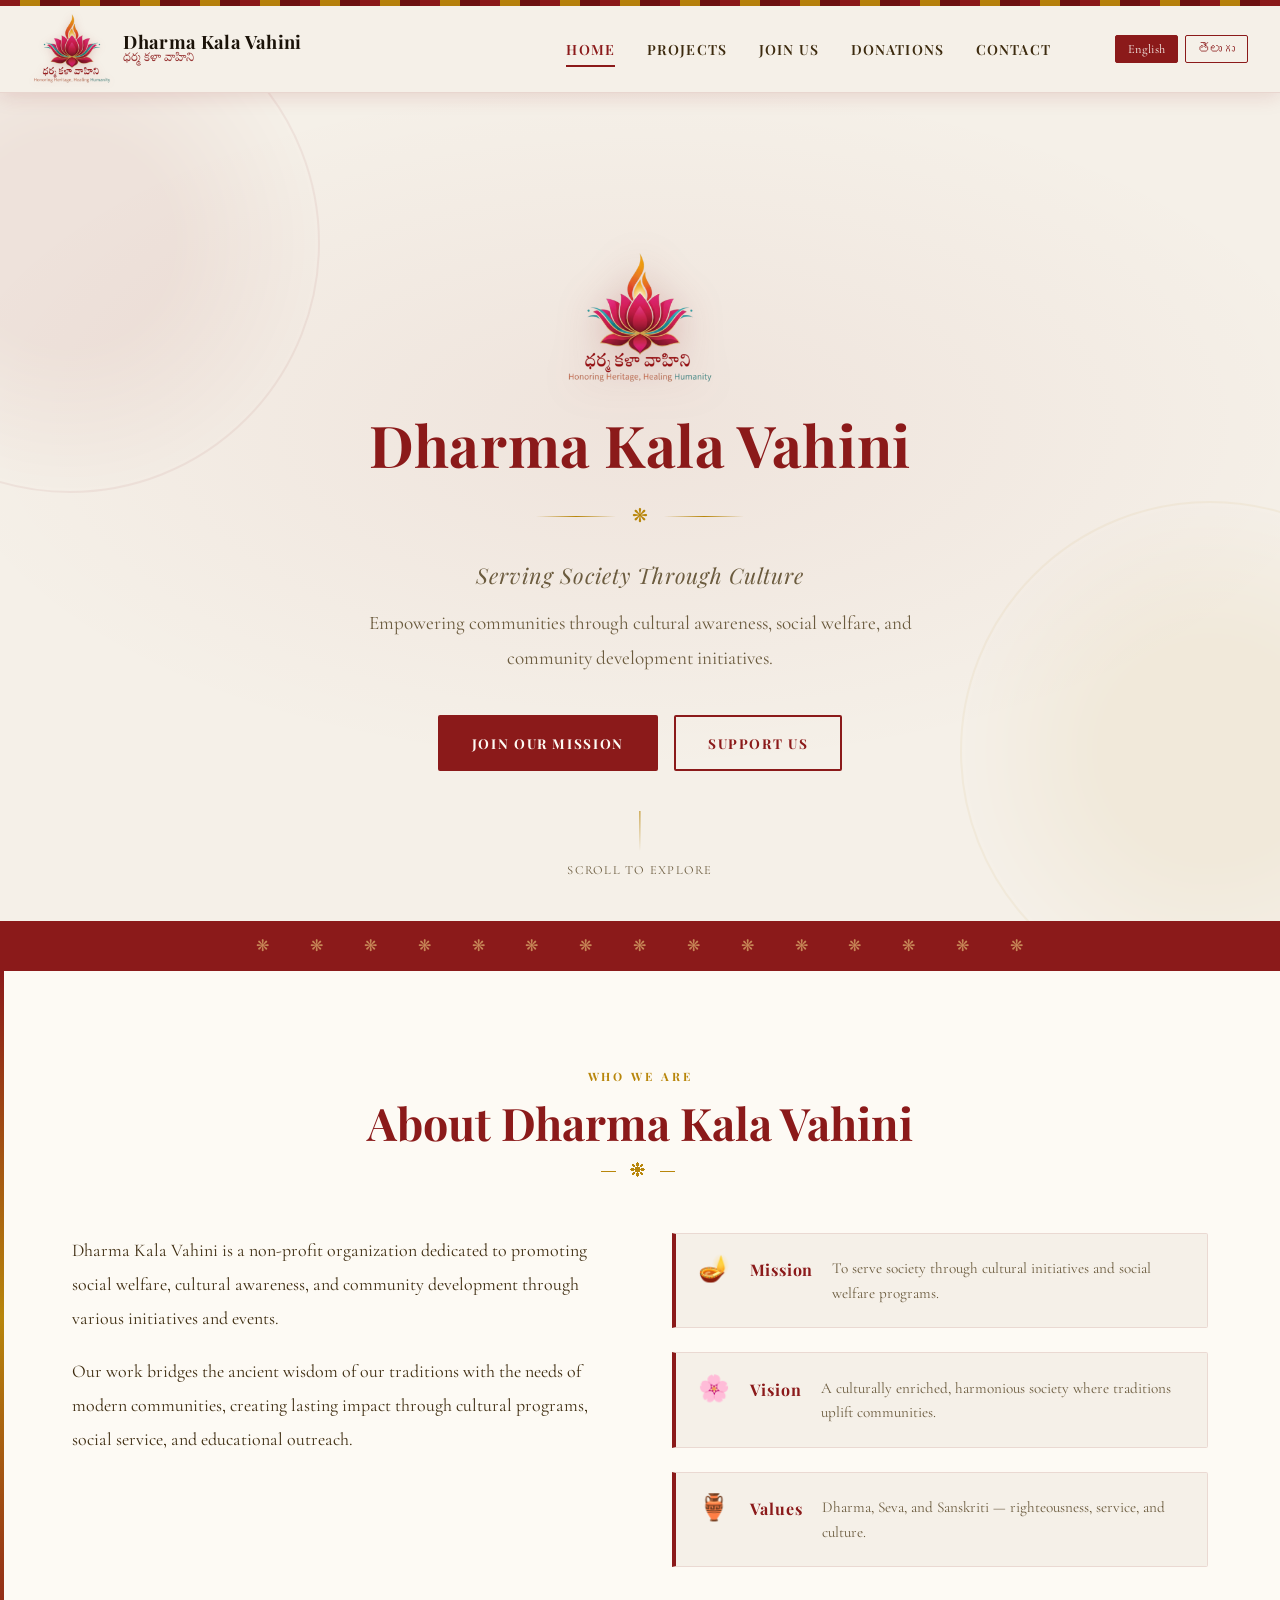
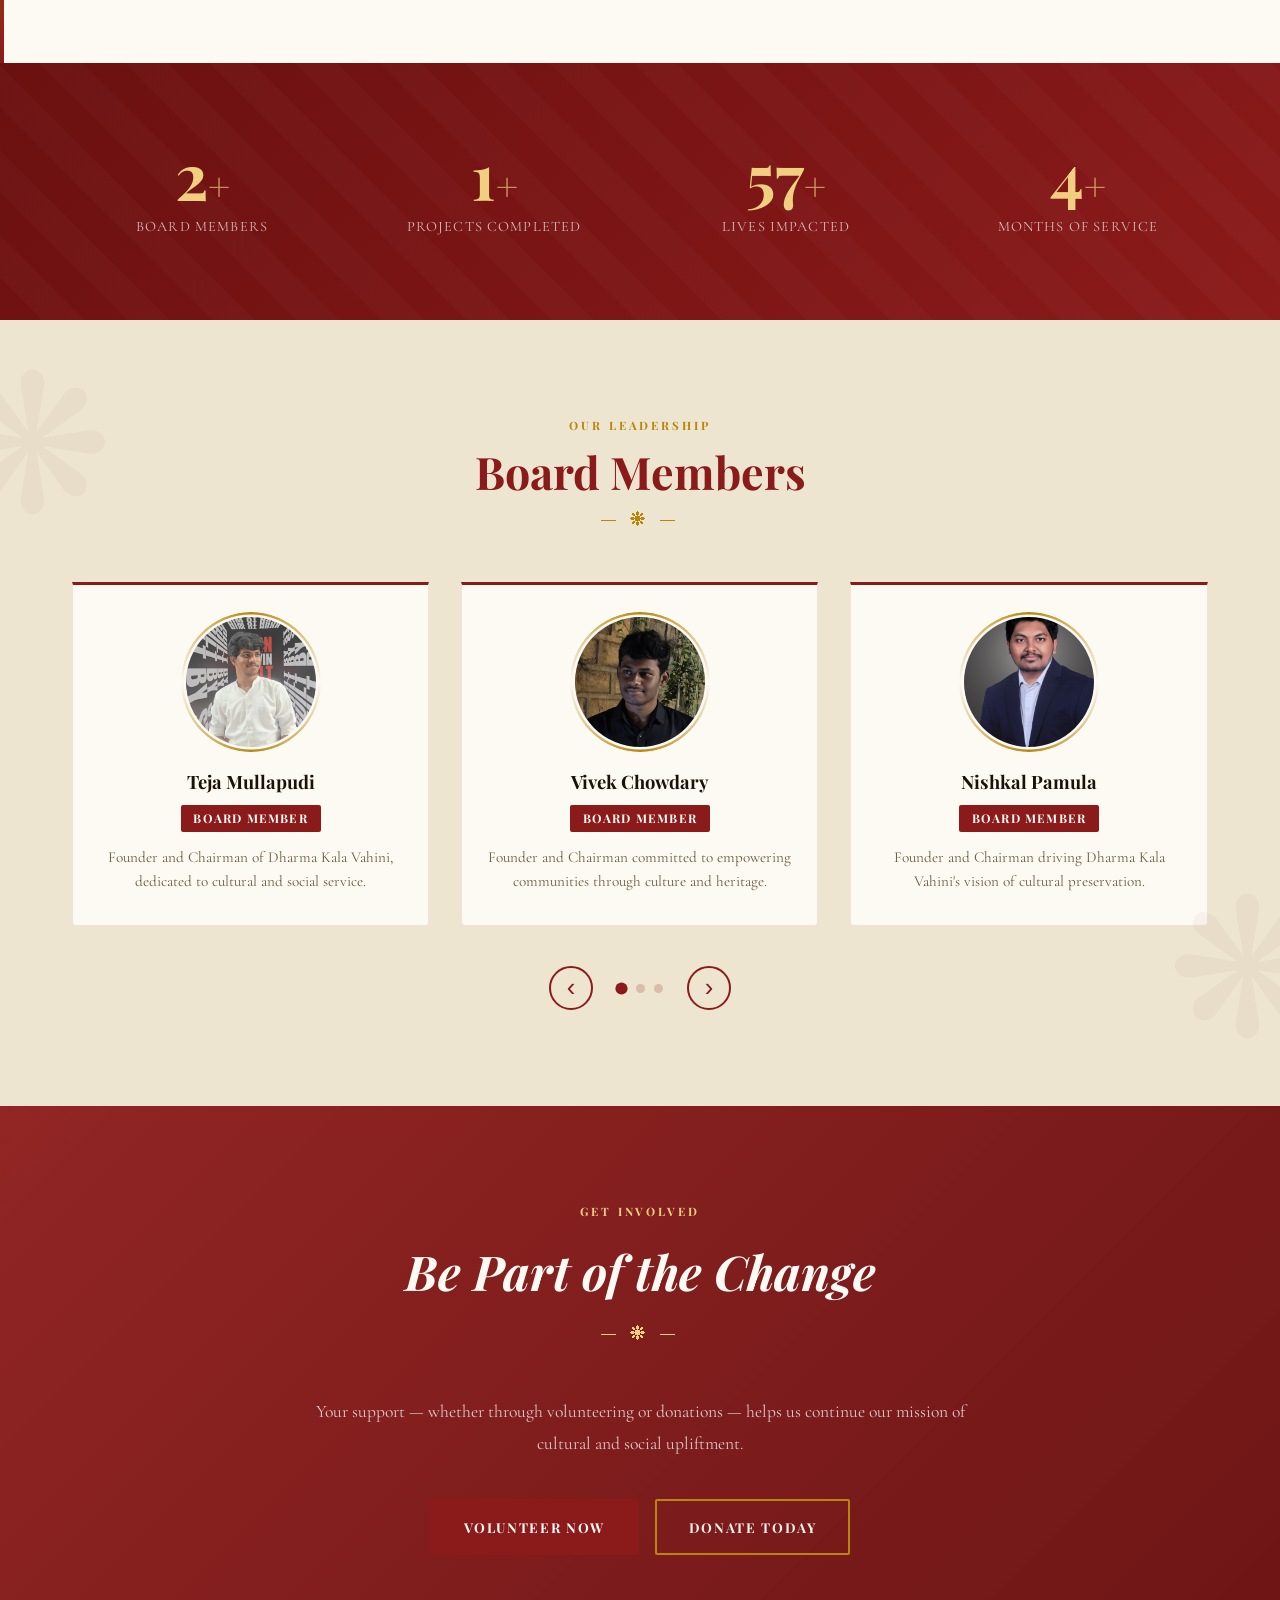
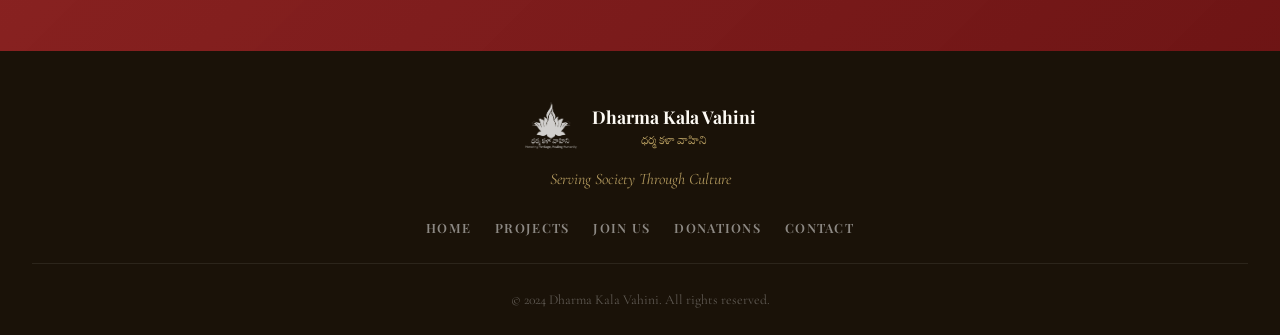
==== index.html @ b38f648b "Added files" ====
<!DOCTYPE html>
<html lang="en">
<head>
  <meta charset="UTF-8" />
  <meta name="viewport" content="width=device-width, initial-scale=1.0"/>
  <title>Dharma Kala Vahini</title>
  <link rel="preconnect" href="https://fonts.googleapis.com">
  <link rel="preconnect" href="https://fonts.gstatic.com" crossorigin>
  <link href="https://fonts.googleapis.com/css2?family=Playfair+Display:ital,wght@0,400;0,600;0,700;1,400&family=Cormorant+Garamond:ital,wght@0,300;0,400;0,500;1,300;1,400&family=Noto+Serif+Telugu:wght@400;600&display=swap" rel="stylesheet">
  <link rel="stylesheet" href="style.css">
</head>
<body>

  <!-- Decorative top border -->
  <div class="border-stripe"></div>

  <!-- NAVBAR -->
  <nav class="navbar" id="navbar">
    <div class="nav-inner">
      <div class="nav-logo">
        <img src="images/logo.png" alt="Dharma Kala Vahini Logo" class="nav-logo-img">
        <div class="logo-text">
          <span class="logo-main">Dharma Kala Vahini</span>
          <span class="logo-sub">ధర్మ కళా వాహిని</span>
        </div>
      </div>
      <ul class="nav-links">
        <li><a href="index.html" class="active">Home</a></li>
        <li><a href="projects.html">Projects</a></li>
        <li><a href="join.html">Join Us</a></li>
        <li><a href="donations.html">Donations</a></li>
        <li><a href="contact.html">Contact</a></li>
      </ul>
      <div class="lang-toggle">
        <button class="lang-btn active" onclick="setLang('en')">English</button>
        <button class="lang-btn" onclick="setLang('te')">తెలుగు</button>
      </div>
      <button class="hamburger" id="hamburger" aria-label="Menu">
        <span></span><span></span><span></span>
      </button>
    </div>
  </nav>

  <!-- HERO -->
  <section class="hero">
    <div class="hero-mandala hero-mandala-left"></div>
    <div class="hero-mandala hero-mandala-right"></div>
    <div class="hero-content">
      <div class="hero-logo-wrap">
        <img src="images/logo.png" alt="Dharma Kala Vahini" class="hero-logo-img">
      </div>

      <h1 class="hero-org-name">
        <span class="hero-org-en lang-en">Dharma Kala Vahini</span>
        <span class="hero-org-te lang-te" style="display:none;">ధర్మ కళా వాహిని</span>
      </h1>

      <div class="hero-divider">
        <span class="divider-line"></span>
        <span class="divider-lotus">❋</span>
        <span class="divider-line"></span>
      </div>

      <p class="hero-quote" data-en="Serving Society Through Culture" data-te="సంస్కృతి ద్వారా సమాజ సేవ">
        Serving Society Through Culture
      </p>

      <p class="hero-subtitle" data-en="Empowering communities through cultural awareness, social welfare, and community development initiatives." data-te="సాంస్కృతిక చైతన్యం, సామాజిక సంక్షేమం మరియు సమాజ అభివృద్ధి కార్యక్రమాల ద్వారా సమాజాన్ని శక్తివంతం చేయడం.">
        Empowering communities through cultural awareness, social welfare, and community development initiatives.
      </p>

      <div class="hero-cta">
        <a href="join.html" class="btn-primary" data-en="Join Our Mission" data-te="మా మిషన్‌లో చేరండి">Join Our Mission</a>
        <a href="donations.html" class="btn-secondary" data-en="Support Us" data-te="మాకు సహాయం చేయండి">Support Us</a>
      </div>
    </div>
    <div class="hero-scroll-hint">
      <span></span>
      <span data-en="Scroll to explore" data-te="అన్వేషించడానికి స్క్రోల్ చేయండి">Scroll to explore</span>
    </div>
  </section>

  <!-- DECORATIVE BAND -->
  <div class="pattern-band">
    <div class="pattern-inner">
      <span>❋</span><span>❋</span><span>❋</span><span>❋</span><span>❋</span>
      <span>❋</span><span>❋</span><span>❋</span><span>❋</span><span>❋</span>
      <span>❋</span><span>❋</span><span>❋</span><span>❋</span><span>❋</span>
    </div>
  </div>

  <!-- ABOUT -->
  <section class="about-section">
    <div class="container">
      <div class="section-label" data-en="WHO WE ARE" data-te="మనం ఎవరు">WHO WE ARE</div>
      <h2 class="section-title" data-en="About Dharma Kala Vahini" data-te="ధర్మ కళా వాహిని గురించి">About Dharma Kala Vahini</h2>
      <div class="section-ornament">⸻ ❋ ⸻</div>
      <div class="about-grid">
        <div class="about-text">
          <p data-en="Dharma Kala Vahini is a non-profit organization dedicated to promoting social welfare, cultural awareness, and community development through various initiatives and events." data-te="ధర్మ కళా వాహిని అనేది వివిధ కార్యక్రమాలు మరియు ఈవెంట్‌ల ద్వారా సామాజిక సంక్షేమం, సాంస్కృతిక అవగాహన మరియు సమాజ అభివృద్ధిని ప్రోత్సహించడానికి అంకితమైన లాభాపేక్షలేని సంస్థ.">
            Dharma Kala Vahini is a non-profit organization dedicated to promoting social welfare, cultural awareness, and community development through various initiatives and events.
          </p>
          <p data-en="Our work bridges the ancient wisdom of our traditions with the needs of modern communities, creating lasting impact through cultural programs, social service, and educational outreach." data-te="మా పని మన సంప్రదాయాల పురాతన జ్ఞానాన్ని ఆధునిక సమాజాల అవసరాలతో అనుసంధానిస్తుంది, సాంస్కృతిక కార్యక్రమాలు, సామాజిక సేవ మరియు విద్యా కార్యక్రమాల ద్వారా శాశ్వత ప్రభావాన్ని సృష్టిస్తుంది.">
            Our work bridges the ancient wisdom of our traditions with the needs of modern communities, creating lasting impact through cultural programs, social service, and educational outreach.
          </p>
        </div>
        <div class="about-pillars">
          <div class="pillar">
            <div class="pillar-icon">🪔</div>
            <h3 data-en="Mission" data-te="లక్ష్యం">Mission</h3>
            <p data-en="To serve society through cultural initiatives and social welfare programs." data-te="సాంస్కృతిక కార్యక్రమాలు మరియు సామాజిక సంక్షేమ పథకాల ద్వారా సమాజానికి సేవ చేయడం.">To serve society through cultural initiatives and social welfare programs.</p>
          </div>
          <div class="pillar">
            <div class="pillar-icon">🌸</div>
            <h3 data-en="Vision" data-te="దృష్టి">Vision</h3>
            <p data-en="A culturally enriched, harmonious society where traditions uplift communities." data-te="సాంస్కృతికంగా సమృద్ధిగా, సామరస్యపూర్వకమైన సమాజం, ఇక్కడ సంప్రదాయాలు సమాజాలను ఉద్ధరిస్తాయి.">A culturally enriched, harmonious society where traditions uplift communities.</p>
          </div>
          <div class="pillar">
            <div class="pillar-icon">🏺</div>
            <h3 data-en="Values" data-te="విలువలు">Values</h3>
            <p data-en="Dharma, Seva, and Sanskriti — righteousness, service, and culture." data-te="ధర్మ, సేవ మరియు సంస్కృతి — నీతి, సేవ మరియు సంస్కృతి.">Dharma, Seva, and Sanskriti — righteousness, service, and culture.</p>
          </div>
        </div>
      </div>
    </div>
  </section>

  <!-- STATS -->
  <section class="stats-section">
    <div class="container">
      <div class="stats-grid">
        <div class="stat-item">
          <div class="stat-number" data-target="5">0</div>
          <div class="stat-label" data-en="Board Members" data-te="బోర్డు సభ్యులు">Board Members</div>
        </div>
        <div class="stat-item">
          <div class="stat-number" data-target="3">0</div>
          <div class="stat-label" data-en="Projects Completed" data-te="పూర్తయిన ప్రాజెక్టులు">Projects Completed</div>
        </div>
        <div class="stat-item">
          <div class="stat-number" data-target="100">0</div>
          <div class="stat-label" data-en="Lives Impacted" data-te="ప్రభావితమైన జీవితాలు">Lives Impacted</div>
        </div>
        <div class="stat-item">
          <div class="stat-number" data-target="8">0</div>
          <div class="stat-label" data-en="Months of Service" data-te="సేవా నెలలు">Months of Service</div>
        </div>
      </div>
    </div>
  </section>

  <!-- BOARD MEMBERS -->
  <section class="board-section">
    <div class="container">
      <div class="section-label" data-en="OUR LEADERSHIP" data-te="మా నాయకత్వం">OUR LEADERSHIP</div>
      <h2 class="section-title" data-en="Board Members" data-te="బోర్డు సభ్యులు">Board Members</h2>
      <div class="section-ornament">⸻ ❋ ⸻</div>

      <div class="board-slider-wrapper">
        <div class="board-track-outer">
          <div class="board-track" id="boardTrack">

            <div class="board-card">
              <div class="board-card-inner">
                <div class="board-img-wrap">
                  <img src="images/board1.png" alt="Rajesh Kumar" onerror="this.src='https://ui-avatars.com/api/?name=Teja+Mullapudi&background=8B1A1A&color=F5F0E8&size=200&font-size=0.38'">
                  <div class="board-img-border"></div>
                </div>
                <div class="board-info">
                  <h3 data-en="Teja Mullapudi" data-te="తేజ ముల్లపూడి">Teja Mullapudi</h3>
                  <span class="board-role" data-en="Board Member" data-te="బోర్డు సభ్యుడు">Board Member</span>
                  <p data-en="Founder and Chairman of Dharma Kala Vahini, dedicated to cultural and social service." data-te="ధర్మ కళా వాహిని వ్యవస్థాపకుడు మరియు అధ్యక్షుడు, సాంస్కృతిక మరియు సామాజిక సేవకు అంకితమైనారు.">Founder and Chairman of Dharma Kala Vahini, dedicated to cultural and social service.</p>
                </div>
              </div>
            </div>

            <div class="board-card">
              <div class="board-card-inner">
                <div class="board-img-wrap">
                  <img src="images/board2.png" alt="Sunitha Devi" onerror="this.src='https://ui-avatars.com/api/?name=Vivek+Chowdary&background=8B1A1A&color=F5F0E8&size=200&font-size=0.38'">
                  <div class="board-img-border"></div>
                </div>
                <div class="board-info">
                  <h3 data-en="Vivek Chowdary" data-te="వివేక్ చౌదరి">Vivek Chowdary</h3>
                  <span class="board-role" data-en="Board Member" data-te="బోర్డు సభ్యుడు">Board Member</span>
                  <p data-en="Founder and Chairman committed to empowering communities through culture and heritage." data-te="సంస్కృతి మరియు వారసత్వం ద్వారా సమాజాలను శక్తివంతం చేయడానికి నిబద్ధుడైన వ్యవస్థాపకుడు.">Founder and Chairman committed to empowering communities through culture and heritage.</p>
                </div>
              </div>
            </div>

            <div class="board-card">
              <div class="board-card-inner">
                <div class="board-img-wrap">
                  <img src="images/board3.png" alt="Venkat Rao" onerror="this.src='https://ui-avatars.com/api/?name=Nishkal+Pamula&background=8B1A1A&color=F5F0E8&size=200&font-size=0.38'">
                  <div class="board-img-border"></div>
                </div>
                <div class="board-info">
                  <h3 data-en="Nishkal Pamula" data-te="నిష్కల్ పాముల">Nishkal Pamula</h3>
                  <span class="board-role" data-en="Board Member" data-te="బోర్డు సభ్యుడు">Board Member</span>
                  <p data-en="Founder and Chairman driving Dharma Kala Vahini's vision of cultural preservation." data-te="సాంస్కృతిక సంరక్షణ యొక్క ధర్మ కళా వాహిని దృష్టిని నడిపించే వ్యవస్థాపకుడు మరియు అధ్యక్షుడు.">Founder and Chairman driving Dharma Kala Vahini's vision of cultural preservation.</p>
                </div>
              </div>
            </div>

            <div class="board-card">
              <div class="board-card-inner">
                <div class="board-img-wrap">
                  <img src="images/board4.png" alt="Priya Sharma" onerror="this.src='https://ui-avatars.com/api/?name=Sirnija+Somisetty&background=8B1A1A&color=F5F0E8&size=200&font-size=0.38'">
                  <div class="board-img-border"></div>
                </div>
                <div class="board-info">
                  <h3 data-en="Sirnija Somisetty" data-te="సిర్నిజ సోమిశెట్టి">Sirnija Somisetty</h3>
                  <span class="board-role" data-en="Board Member" data-te="బోర్డు సభ్యురాలు">Board Member</span>
                  <p data-en="Board member focused on human resources and volunteer coordination for the organisation." data-te="సంస్థకు మానవ వనరులు మరియు స్వచ్ఛంద సేవకుల సమన్వయంపై దృష్టి కేంద్రీకరించే బోర్డు సభ్యురాలు.">Board member focused on human resources and volunteer coordination for the organisation.</p>
                </div>
              </div>
            </div>

            <div class="board-card">
              <div class="board-card-inner">
                <div class="board-img-wrap">
                  <img src="images/board5.png" alt="Mohan Reddy" onerror="this.src='https://ui-avatars.com/api/?name=Siri+Chowhan&background=8B1A1A&color=F5F0E8&size=200&font-size=0.38'">
                  <div class="board-img-border"></div>
                </div>
                <div class="board-info">
                  <h3 data-en="Siri Chowhan" data-te="సిరి చౌహాన్">Siri Chowhan</h3>
                  <span class="board-role" data-en="Board Member" data-te="బోర్డు సభ్యురాలు">Board Member</span>
                  <p data-en="Board member ensuring warm hospitality and seamless experiences at all our events." data-te="మా అన్ని కార్యక్రమాలలో వెచ్చని ఆతిథ్యం మరియు సజావైన అనుభవాలను నిర్ధారించే బోర్డు సభ్యురాలు.">Board member ensuring warm hospitality and seamless experiences at all our events.</p>
                </div>
              </div>
            </div>

          </div>
        </div>

        <div class="slider-controls">
          <button class="slider-btn" id="prevBtn" aria-label="Previous">‹</button>
          <div class="slider-dots" id="sliderDots"></div>
          <button class="slider-btn" id="nextBtn" aria-label="Next">›</button>
        </div>
      </div>

    </div>
  </section>

  <!-- CALL TO ACTION -->
  <section class="cta-section">
    <div class="cta-overlay"></div>
    <div class="cta-content">
      <div class="section-label light" data-en="GET INVOLVED" data-te="భాగస్వాములు అవ్వండి">GET INVOLVED</div>
      <h2 data-en="Be Part of the Change" data-te="మార్పులో భాగమవ్వండి">Be Part of the Change</h2>
      <div class="section-ornament light">⸻ ❋ ⸻</div>
      <p data-en="Your support — whether through volunteering or donations — helps us continue our mission of cultural and social upliftment." data-te="మీ మద్దతు — స్వచ్ఛంద సేవ ద్వారా అయినా లేదా విరాళాల ద్వారా అయినా — సాంస్కృతిక మరియు సామాజిక అభ్యున్నతి యొక్క మా లక్ష్యాన్ని కొనసాగించడంలో మాకు సహాయపడుతుంది.">
        Your support — whether through volunteering or donations — helps us continue our mission of cultural and social upliftment.
      </p>
      <div class="cta-buttons">
        <a href="join.html" class="btn-primary" data-en="Volunteer Now" data-te="ఇప్పుడు స్వచ్ఛందంగా పని చేయండి">Volunteer Now</a>
        <a href="donations.html" class="btn-outline" data-en="Donate Today" data-te="ఈరోజు విరాళమివ్వండి">Donate Today</a>
      </div>
    </div>
  </section>

  <!-- FOOTER -->
  <footer class="footer">
    <div class="footer-top">
      <div class="footer-brand">
        <img src="images/logo.png" alt="Dharma Kala Vahini" class="footer-logo-img">
        <div>
          <div class="footer-logo-text">Dharma Kala Vahini</div>
          <div class="footer-logo-sub">ధర్మ కళా వాహిని</div>
        </div>
      </div>
      <p class="footer-tagline" data-en="Serving Society Through Culture" data-te="సంస్కృతి ద్వారా సమాజ సేవ">Serving Society Through Culture</p>
    </div>
    <div class="footer-links">
      <a href="index.html" data-en="Home" data-te="హోమ్">Home</a>
      <a href="projects.html" data-en="Projects" data-te="ప్రాజెక్టులు">Projects</a>
      <a href="join.html" data-en="Join Us" data-te="మాలో చేరండి">Join Us</a>
      <a href="donations.html" data-en="Donations" data-te="విరాళాలు">Donations</a>
      <a href="contact.html" data-en="Contact" data-te="సంప్రదింపు">Contact</a>
    </div>
    <div class="footer-bottom">
      <p data-en="© 2024 Dharma Kala Vahini. All rights reserved." data-te="© 2024 ధర్మ కళా వాహిని. అన్ని హక్కులు రిజర్వ్ చేయబడ్డాయి.">© 2024 Dharma Kala Vahini. All rights reserved.</p>
    </div>
  </footer>

  <script src="script.js"></script>
</body>
</html>
---- style.css ----
/* ===== CSS VARIABLES ===== */
:root {
  --crimson:     #8B1A1A;
  --crimson-deep:#6B1010;
  --crimson-light:#A52929;
  --gold:        #B8860B;
  --gold-light:  #D4A017;
  --gold-pale:   #F0D080;
  --cream:       #F5F0E8;
  --cream-dark:  #EDE5D0;
  --ink:         #1A1208;
  --ink-light:   #3D2B0F;
  --muted:       #6B5B3E;
  --white:       #FDFAF4;
  --shadow:      rgba(139,26,26,0.15);
  --ff-display:  'Playfair Display', Georgia, serif;
  --ff-body:     'Cormorant Garamond', Georgia, serif;
  --ff-telugu:   'Noto Serif Telugu', serif;
}

/* ===== RESET & BASE ===== */
*, *::before, *::after { box-sizing: border-box; margin: 0; padding: 0; }
html { scroll-behavior: smooth; }

body {
  font-family: var(--ff-body);
  background: var(--cream);
  color: var(--ink);
  line-height: 1.7;
  font-size: 18px;
  overflow-x: hidden;
}

a { text-decoration: none; color: inherit; }
img { max-width: 100%; display: block; }
ul { list-style: none; }

.container {
  max-width: 1200px;
  margin: 0 auto;
  padding: 0 2rem;
}

/* ===== TOP DECORATIVE BORDER ===== */
.border-stripe {
  height: 6px;
  background: repeating-linear-gradient(
    90deg,
    var(--crimson) 0px, var(--crimson) 20px,
    var(--gold) 20px, var(--gold) 40px,
    var(--crimson-deep) 40px, var(--crimson-deep) 60px
  );
}

/* ===== NAVBAR ===== */
.navbar {
  position: sticky;
  top: 0;
  z-index: 1000;
  background: var(--cream);
  border-bottom: 1px solid rgba(139,26,26,0.12);
  box-shadow: 0 2px 20px var(--shadow);
  transition: all 0.3s ease;
}
.navbar.scrolled {
  background: rgba(245,240,232,0.97);
  backdrop-filter: blur(10px);
}

.nav-inner {
  max-width: 1280px;
  margin: 0 auto;
  padding: 0.2rem 2rem;
  display: flex;
  align-items: center;
  gap: 2rem;
}

.nav-logo {
  display: flex;
  align-items: center;
  gap: 0.7rem;
  flex-shrink: 0;
}
.logo-om {
  font-size: 2rem;
  color: var(--crimson);
  line-height: 1;
  filter: drop-shadow(0 1px 2px rgba(139,26,26,0.3));
}
.nav-logo-img {
  height: 80px;
  width: auto;
  object-fit: contain;
  mix-blend-mode: multiply;
  filter: drop-shadow(0 1px 4px rgba(139,26,26,0.2));
}
.footer-logo-img {
  height: 54px;
  width: auto;
  filter: brightness(0) invert(1) opacity(0.8);
}
.logo-text { display: flex; flex-direction: column; line-height: 1.1; }
.logo-main {
  font-family: var(--ff-display);
  font-weight: 700;
  font-size: 1.15rem;
  color: var(--ink);
  letter-spacing: 0.02em;
}
.logo-sub {
  font-family: var(--ff-telugu);
  font-size: 0.75rem;
  color: var(--crimson);
  opacity: 0.85;
}

.nav-links {
  display: flex;
  gap: 0;
  margin-left: auto;
}
.nav-links a {
  font-family: var(--ff-display);
  font-size: 0.88rem;
  font-weight: 600;
  letter-spacing: 0.08em;
  text-transform: uppercase;
  color: var(--ink-light);
  padding: 0.5rem 1rem;
  position: relative;
  transition: color 0.25s;
}
.nav-links a::after {
  content: '';
  position: absolute;
  bottom: 0; left: 50%; right: 50%;
  height: 2px;
  background: var(--crimson);
  transition: left 0.25s, right 0.25s;
}
.nav-links a:hover, .nav-links a.active { color: var(--crimson); }
.nav-links a:hover::after, .nav-links a.active::after { left: 1rem; right: 1rem; }

.lang-toggle {
  display: flex;
  gap: 0.4rem;
  margin-left: 1rem;
}
.lang-btn {
  font-family: var(--ff-body);
  font-size: 0.78rem;
  padding: 0.3rem 0.75rem;
  border-radius: 2px;
  border: 1.5px solid var(--crimson);
  background: transparent;
  color: var(--crimson);
  cursor: pointer;
  transition: all 0.2s;
  letter-spacing: 0.03em;
}
.lang-btn.active, .lang-btn:hover {
  background: var(--crimson);
  color: var(--white);
}

.hamburger {
  display: none;
  flex-direction: column;
  gap: 5px;
  background: none;
  border: none;
  cursor: pointer;
  padding: 0.3rem;
  margin-left: auto;
}
.hamburger span {
  display: block;
  width: 24px;
  height: 2px;
  background: var(--crimson);
  transition: all 0.3s;
}

/* ===== HERO ===== */
.hero {
  position: relative;
  min-height: 92vh;
  display: flex;
  align-items: center;
  justify-content: center;
  text-align: center;
  overflow: hidden;
  background:
    radial-gradient(ellipse 80% 60% at 50% 40%, rgba(139,26,26,0.06) 0%, transparent 70%),
    var(--cream);
}

/* Decorative mandala-like circles */
.hero-mandala {
  position: absolute;
  width: 500px;
  height: 500px;
  border-radius: 50%;
  pointer-events: none;
  opacity: 0.06;
}
.hero-mandala-left {
  left: -180px; top: -100px;
  background: radial-gradient(circle, var(--crimson) 30%, transparent 70%);
  border: 2px solid var(--crimson);
  animation: pulse-slow 8s ease-in-out infinite;
}
.hero-mandala-right {
  right: -180px; bottom: -80px;
  background: radial-gradient(circle, var(--gold) 30%, transparent 70%);
  border: 2px solid var(--gold);
  animation: pulse-slow 8s ease-in-out infinite 4s;
}

@keyframes pulse-slow {
  0%, 100% { transform: scale(1); opacity: 0.06; }
  50% { transform: scale(1.08); opacity: 0.1; }
}

.hero-content {
  position: relative;
  z-index: 2;
  max-width: 800px;
  padding: 4rem 2rem;
  animation: fadeInUp 1s ease both;
}

.hero-badge {
  display: inline-block;
  font-family: var(--ff-display);
  font-size: 0.78rem;
  font-weight: 600;
  letter-spacing: 0.2em;
  text-transform: uppercase;
  color: var(--gold);
  border: 1px solid var(--gold);
  padding: 0.35rem 1.2rem;
  border-radius: 2px;
  margin-bottom: 1.5rem;
  animation: fadeInUp 1s ease 0.1s both;
}

.hero-logo-wrap {
  margin-bottom: 1.2rem;
  animation: fadeInUp 1s ease 0s both;
}
.hero-logo-img {
  height: 150px;
  width: auto;
  margin: 0 auto;
  mix-blend-mode: multiply;
  filter: drop-shadow(0 4px 20px rgba(139,26,26,0.25));
}

/* Big organisation name */
.hero-org-name {
  display: flex;
  flex-direction: column;
  align-items: center;
  gap: 0.3rem;
  margin-bottom: 0.8rem;
  animation: fadeInUp 1s ease 0.15s both;
}
.hero-org-en {
  font-family: var(--ff-display);
  font-size: clamp(2rem, 4.5vw, 3.8rem);
  font-weight: 700;
  color: var(--crimson);
  line-height: 1.1;
  letter-spacing: 0.01em;
  white-space: nowrap;
}
.hero-org-te {
  font-family: var(--ff-telugu);
  font-size: clamp(2rem, 4.5vw, 3.8rem);
  font-weight: 600;
  color: var(--crimson);
  letter-spacing: 0.01em;
  line-height: 1.1;
  white-space: nowrap;
}

/* Small quote below divider */
.hero-quote {
  font-family: var(--ff-display);
  font-style: italic;
  font-size: clamp(1rem, 2.2vw, 1.35rem);
  color: var(--muted);
  letter-spacing: 0.04em;
  margin-bottom: 0.8rem;
  animation: fadeInUp 1s ease 0.35s both;
}

.hero-title {
  font-family: var(--ff-display);
  color: var(--crimson);
  line-height: 1.1;
  margin-bottom: 1.2rem;
}
.hero-title .line1 {
  display: block;
  font-size: clamp(3rem, 8vw, 5.5rem);
  font-weight: 400;
  font-style: italic;
  animation: fadeInUp 1s ease 0.2s both;
}
.hero-title .line2 {
  display: block;
  font-size: clamp(2.5rem, 6.5vw, 4.5rem);
  font-weight: 700;
  animation: fadeInUp 1s ease 0.3s both;
}

.hero-divider {
  display: flex;
  align-items: center;
  justify-content: center;
  gap: 1rem;
  margin: 1.5rem 0;
  animation: fadeInUp 1s ease 0.4s both;
}
.divider-line {
  display: block;
  height: 1px;
  width: 80px;
  background: linear-gradient(90deg, transparent, var(--gold), transparent);
}
.divider-lotus {
  color: var(--gold);
  font-size: 1.2rem;
}

.hero-subtitle {
  font-family: var(--ff-body);
  font-size: clamp(1rem, 2vw, 1.2rem);
  color: var(--muted);
  max-width: 560px;
  margin: 0 auto 2.5rem;
  line-height: 1.8;
  animation: fadeInUp 1s ease 0.5s both;
}

.hero-cta {
  display: flex;
  gap: 1rem;
  justify-content: center;
  flex-wrap: wrap;
  animation: fadeInUp 1s ease 0.6s both;
}

.hero-scroll-hint {
  position: absolute;
  bottom: 2.5rem;
  left: 50%;
  transform: translateX(-50%);
  display: flex;
  flex-direction: column;
  align-items: center;
  gap: 0.6rem;
  color: var(--muted);
  font-size: 0.78rem;
  letter-spacing: 0.1em;
  text-transform: uppercase;
  animation: fadeIn 2s ease 1.5s both;
}
.hero-scroll-hint span:first-child {
  display: block;
  width: 1px;
  height: 40px;
  background: linear-gradient(to bottom, var(--gold), transparent);
  animation: scroll-line 1.5s ease-in-out infinite;
}
@keyframes scroll-line {
  0%, 100% { opacity: 1; transform: scaleY(1); }
  50% { opacity: 0.4; transform: scaleY(0.6); }
}

/* ===== BUTTONS ===== */
.btn-primary {
  font-family: var(--ff-display);
  font-size: 0.85rem;
  font-weight: 700;
  letter-spacing: 0.12em;
  text-transform: uppercase;
  padding: 0.9rem 2rem;
  background: var(--crimson);
  color: var(--white);
  border: 2px solid var(--crimson);
  border-radius: 2px;
  cursor: pointer;
  transition: all 0.25s;
  display: inline-block;
  position: relative;
  overflow: hidden;
}
.btn-primary::before {
  content: '';
  position: absolute;
  inset: 0;
  background: var(--gold);
  transform: scaleX(0);
  transform-origin: right;
  transition: transform 0.3s ease;
  z-index: 0;
}
.btn-primary:hover::before { transform: scaleX(1); transform-origin: left; }
.btn-primary:hover { border-color: var(--gold); color: var(--ink); }
.btn-primary span, .btn-primary { position: relative; z-index: 1; }

.btn-secondary {
  font-family: var(--ff-display);
  font-size: 0.85rem;
  font-weight: 700;
  letter-spacing: 0.12em;
  text-transform: uppercase;
  padding: 0.9rem 2rem;
  background: transparent;
  color: var(--crimson);
  border: 2px solid var(--crimson);
  border-radius: 2px;
  cursor: pointer;
  transition: all 0.25s;
  display: inline-block;
}
.btn-secondary:hover {
  background: var(--crimson);
  color: var(--white);
}

.btn-outline {
  font-family: var(--ff-display);
  font-size: 0.85rem;
  font-weight: 700;
  letter-spacing: 0.12em;
  text-transform: uppercase;
  padding: 0.9rem 2rem;
  background: transparent;
  color: var(--cream);
  border: 2px solid var(--gold);
  border-radius: 2px;
  cursor: pointer;
  transition: all 0.25s;
  display: inline-block;
}
.btn-outline:hover { background: var(--gold); color: var(--ink); }

/* ===== PATTERN BAND ===== */
.pattern-band {
  background: var(--crimson);
  padding: 0.7rem 0;
  overflow: hidden;
}
.pattern-inner {
  display: flex;
  gap: 2.5rem;
  justify-content: center;
  flex-wrap: nowrap;
  color: var(--gold-pale);
  font-size: 1rem;
  opacity: 0.6;
  letter-spacing: 0.05em;
}

/* ===== SECTION COMMONS ===== */
.section-label {
  font-family: var(--ff-display);
  font-size: 0.72rem;
  font-weight: 700;
  letter-spacing: 0.25em;
  text-transform: uppercase;
  color: var(--gold);
  text-align: center;
  margin-bottom: 0.6rem;
}
.section-label.light { color: var(--gold-pale); }

.section-title {
  font-family: var(--ff-display);
  font-size: clamp(2rem, 4vw, 2.8rem);
  font-weight: 700;
  color: var(--crimson);
  text-align: center;
  line-height: 1.2;
  margin-bottom: 0.5rem;
}

.section-ornament {
  text-align: center;
  color: var(--gold);
  font-size: 1rem;
  letter-spacing: 0.3em;
  margin-bottom: 3rem;
}
.section-ornament.light { color: var(--gold-pale); }

/* ===== ABOUT SECTION ===== */
.about-section {
  padding: 6rem 0;
  background: var(--white);
  position: relative;
}
.about-section::before {
  content: '';
  position: absolute;
  left: 0; top: 0; bottom: 0;
  width: 4px;
  background: linear-gradient(to bottom, var(--crimson), var(--gold), var(--crimson));
}

.about-grid {
  display: grid;
  grid-template-columns: 1fr 1fr;
  gap: 4rem;
  align-items: start;
}

.about-text p {
  font-family: var(--ff-body);
  font-size: 1.12rem;
  color: var(--ink-light);
  margin-bottom: 1.2rem;
  line-height: 1.9;
}

.about-pillars {
  display: flex;
  flex-direction: column;
  gap: 1.5rem;
}

.pillar {
  display: flex;
  gap: 1.2rem;
  align-items: flex-start;
  padding: 1.4rem;
  border: 1px solid rgba(139,26,26,0.1);
  border-left: 4px solid var(--crimson);
  background: var(--cream);
  border-radius: 0 2px 2px 0;
  transition: all 0.25s;
}
.pillar:hover {
  border-left-color: var(--gold);
  box-shadow: 4px 4px 20px var(--shadow);
  transform: translateX(4px);
}
.pillar-icon { font-size: 1.6rem; flex-shrink: 0; line-height: 1; }
.pillar h3 {
  font-family: var(--ff-display);
  font-size: 1rem;
  font-weight: 700;
  color: var(--crimson);
  margin-bottom: 0.3rem;
  letter-spacing: 0.05em;
}
.pillar p {
  font-family: var(--ff-body);
  font-size: 0.95rem;
  color: var(--muted);
  line-height: 1.6;
}

/* ===== STATS ===== */
.stats-section {
  background: linear-gradient(135deg, var(--crimson-deep) 0%, var(--crimson) 100%);
  padding: 4rem 0;
  position: relative;
  overflow: hidden;
}
.stats-section::before {
  content: '';
  position: absolute;
  inset: 0;
  background: repeating-linear-gradient(
    45deg,
    transparent,
    transparent 30px,
    rgba(255,255,255,0.02) 30px,
    rgba(255,255,255,0.02) 60px
  );
}

.stats-grid {
  position: relative;
  display: grid;
  grid-template-columns: repeat(4, 1fr);
  gap: 2rem;
  text-align: center;
}
.stat-item { padding: 1rem; }
.stat-number {
  font-family: var(--ff-display);
  font-size: clamp(2.5rem, 5vw, 4rem);
  font-weight: 700;
  color: var(--gold-pale);
  line-height: 1;
  margin-bottom: 0.5rem;
}
.stat-number::after { content: '+'; font-size: 0.6em; opacity: 0.7; }
.stat-label {
  font-family: var(--ff-body);
  font-size: 0.9rem;
  color: rgba(255,255,255,0.7);
  letter-spacing: 0.08em;
  text-transform: uppercase;
}

/* ===== BOARD SECTION ===== */
.board-section {
  padding: 6rem 0;
  background: var(--cream-dark);
  position: relative;
  overflow: hidden;
}
.board-section::before, .board-section::after {
  content: '❋';
  position: absolute;
  font-size: 12rem;
  color: rgba(139,26,26,0.04);
  pointer-events: none;
}
.board-section::before { top: -2rem; left: -3rem; }
.board-section::after { bottom: -2rem; right: -3rem; }

.board-slider-wrapper { position: relative; }

.board-track-outer {
  overflow: hidden;
  width: 100%;
}

.board-track {
  display: flex;
  gap: 2rem;
  transition: transform 0.6s cubic-bezier(0.4, 0, 0.2, 1);
  will-change: transform;
}

.board-card {
  flex: 0 0 calc(33.333% - 1.34rem);
  min-width: 0;
}

.board-card-inner {
  background: var(--white);
  border: 1px solid rgba(139,26,26,0.1);
  border-top: 3px solid var(--crimson);
  padding: 2rem 1.5rem;
  text-align: center;
  transition: all 0.3s;
  border-radius: 0 0 4px 4px;
  height: 100%;
}
.board-card-inner:hover {
  box-shadow: 0 8px 40px var(--shadow);
  transform: translateY(-6px);
  border-top-color: var(--gold);
}

.board-img-wrap {
  position: relative;
  width: 130px;
  height: 130px;
  margin: 0 auto 1.2rem;
}
.board-img-wrap img {
  width: 100%; height: 100%;
  object-fit: cover;
  border-radius: 50%;
  position: relative;
  z-index: 1;
}
.board-img-border {
  position: absolute;
  inset: -5px;
  border-radius: 50%;
  animation: rotate-border 8s linear infinite;
  background: conic-gradient(var(--gold) 0%, transparent 25%, var(--gold) 50%, transparent 75%, var(--gold) 100%);
  -webkit-mask: radial-gradient(farthest-side, transparent calc(100% - 3px), #fff calc(100% - 2px));
  mask: radial-gradient(farthest-side, transparent calc(100% - 3px), #fff calc(100% - 2px));
}
@keyframes rotate-border { to { transform: rotate(360deg); } }

.board-info h3 {
  font-family: var(--ff-display);
  font-size: 1.15rem;
  font-weight: 700;
  color: var(--ink);
  margin-bottom: 0.3rem;
}
.board-role {
  display: inline-block;
  font-family: var(--ff-display);
  font-size: 0.75rem;
  font-weight: 700;
  letter-spacing: 0.1em;
  text-transform: uppercase;
  color: var(--white);
  background: var(--crimson);
  padding: 0.2rem 0.8rem;
  border-radius: 2px;
  margin-bottom: 0.8rem;
}
.board-info p {
  font-family: var(--ff-body);
  font-size: 0.95rem;
  color: var(--muted);
  line-height: 1.6;
}

.slider-controls {
  display: flex;
  align-items: center;
  justify-content: center;
  gap: 1.5rem;
  margin-top: 2.5rem;
}
.slider-btn {
  width: 44px; height: 44px;
  border-radius: 50%;
  border: 2px solid var(--crimson);
  background: transparent;
  color: var(--crimson);
  font-size: 1.6rem;
  cursor: pointer;
  transition: all 0.25s;
  display: flex;
  align-items: center;
  justify-content: center;
  line-height: 1;
}
.slider-btn:hover { background: var(--crimson); color: var(--white); }

.slider-dots { display: flex; gap: 0.6rem; }
.dot {
  width: 9px; height: 9px;
  border-radius: 50%;
  background: rgba(139,26,26,0.2);
  cursor: pointer;
  transition: all 0.25s;
  border: none; padding: 0;
}
.dot.active { background: var(--crimson); transform: scale(1.35); }

/* Responsive */
@media (max-width: 900px) {
  .board-card { flex: 0 0 calc(50% - 1rem); }
}
@media (max-width: 560px) {
  .board-card { flex: 0 0 100%; }
}

/* ===== CTA SECTION ===== */
.cta-section {
  position: relative;
  padding: 6rem 2rem;
  text-align: center;
  background:
    linear-gradient(135deg, rgba(139,26,26,0.95), rgba(107,16,16,0.98)),
    url("data:image/svg+xml,%3Csvg width='60' height='60' viewBox='0 0 60 60' xmlns='http://www.w3.org/2000/svg'%3E%3Cg fill='none' fill-rule='evenodd'%3E%3Cg fill='%23F0D080' fill-opacity='0.04'%3E%3Cpath d='M36 34v-4h-2v4h-4v2h4v4h2v-4h4v-2h-4zm0-30V0h-2v4h-4v2h4v4h2V6h4V4h-4zM6 34v-4H4v4H0v2h4v4h2v-4h4v-2H6zM6 4V0H4v4H0v2h4v4h2V6h4V4H6z'/%3E%3C/g%3E%3C/g%3E%3C/svg%3E");
}
.cta-content {
  position: relative;
  z-index: 1;
  max-width: 700px;
  margin: 0 auto;
}
.cta-content h2 {
  font-family: var(--ff-display);
  font-size: clamp(2rem, 4vw, 3rem);
  font-weight: 700;
  color: var(--white);
  margin-bottom: 0.5rem;
  font-style: italic;
}
.cta-content p {
  font-family: var(--ff-body);
  font-size: 1.1rem;
  color: rgba(255,255,255,0.75);
  line-height: 1.8;
  margin-bottom: 2.5rem;
}
.cta-buttons {
  display: flex;
  gap: 1rem;
  justify-content: center;
  flex-wrap: wrap;
}

/* ===== FOOTER ===== */
.footer {
  background: var(--ink);
  color: rgba(255,255,255,0.6);
  padding: 3rem 2rem 1.5rem;
  text-align: center;
}
.footer-top {
  display: flex;
  flex-direction: column;
  align-items: center;
  gap: 0.8rem;
  margin-bottom: 1.5rem;
}
.footer-brand { display: flex; align-items: center; gap: 0.9rem; }
.footer-logo-text {
  font-family: var(--ff-display);
  font-weight: 700;
  font-size: 1.1rem;
  color: var(--white);
}
.footer-logo-sub {
  font-family: var(--ff-telugu);
  font-size: 0.7rem;
  color: var(--gold-pale);
  opacity: 0.7;
}
.footer-tagline {
  font-family: var(--ff-body);
  font-style: italic;
  font-size: 1rem;
  color: var(--gold-pale);
  opacity: 0.7;
}
.footer-links {
  display: flex;
  gap: 1.5rem;
  justify-content: center;
  flex-wrap: wrap;
  margin-bottom: 1.5rem;
  padding-bottom: 1.5rem;
  border-bottom: 1px solid rgba(255,255,255,0.08);
}
.footer-links a {
  font-family: var(--ff-display);
  font-size: 0.8rem;
  font-weight: 600;
  letter-spacing: 0.1em;
  text-transform: uppercase;
  color: rgba(255,255,255,0.5);
  transition: color 0.2s;
}
.footer-links a:hover { color: var(--gold-pale); }
.footer-bottom {
  font-family: var(--ff-body);
  font-size: 0.85rem;
  opacity: 0.5;
}

/* ===== ANIMATIONS ===== */
@keyframes fadeInUp {
  from { opacity: 0; transform: translateY(24px); }
  to { opacity: 1; transform: translateY(0); }
}
@keyframes fadeIn {
  from { opacity: 0; }
  to { opacity: 1; }
}

.reveal {
  opacity: 0;
  transform: translateY(24px);
  transition: opacity 0.65s ease, transform 0.65s ease;
}
.reveal.visible {
  opacity: 1;
  transform: translateY(0);
}
/* Fallback — show everything after 1.5s in case observer fails */
@keyframes reveal-fallback {
  to { opacity: 1; transform: translateY(0); }
}
.reveal {
  animation: reveal-fallback 0s 1.5s forwards;
}

/* ===== RESPONSIVE ===== */
@media (max-width: 960px) {
  .about-grid { grid-template-columns: 1fr; gap: 2.5rem; }
  .stats-grid { grid-template-columns: repeat(2, 1fr); gap: 1.5rem; }
  .board-card { flex: 0 0 calc(50% - 1rem); }
}

@media (max-width: 768px) {
  .nav-links { display: none; flex-direction: column; position: absolute; top: 100%; left: 0; right: 0; background: var(--cream); padding: 1rem 2rem 2rem; border-bottom: 2px solid var(--crimson); }
  .nav-links.open { display: flex; }
  .hamburger { display: flex; }
  .lang-toggle { margin-left: 0; }
  .hero-title .line1 { font-size: clamp(2.2rem, 10vw, 3.5rem); }
  .hero-title .line2 { font-size: clamp(1.8rem, 8vw, 3rem); }
  .stats-grid { grid-template-columns: repeat(2, 1fr); }
  .board-card { flex: 0 0 100%; }
}

@media (max-width: 480px) {
  .stats-grid { grid-template-columns: 1fr 1fr; }
  .hero-cta, .cta-buttons { flex-direction: column; align-items: center; }
}
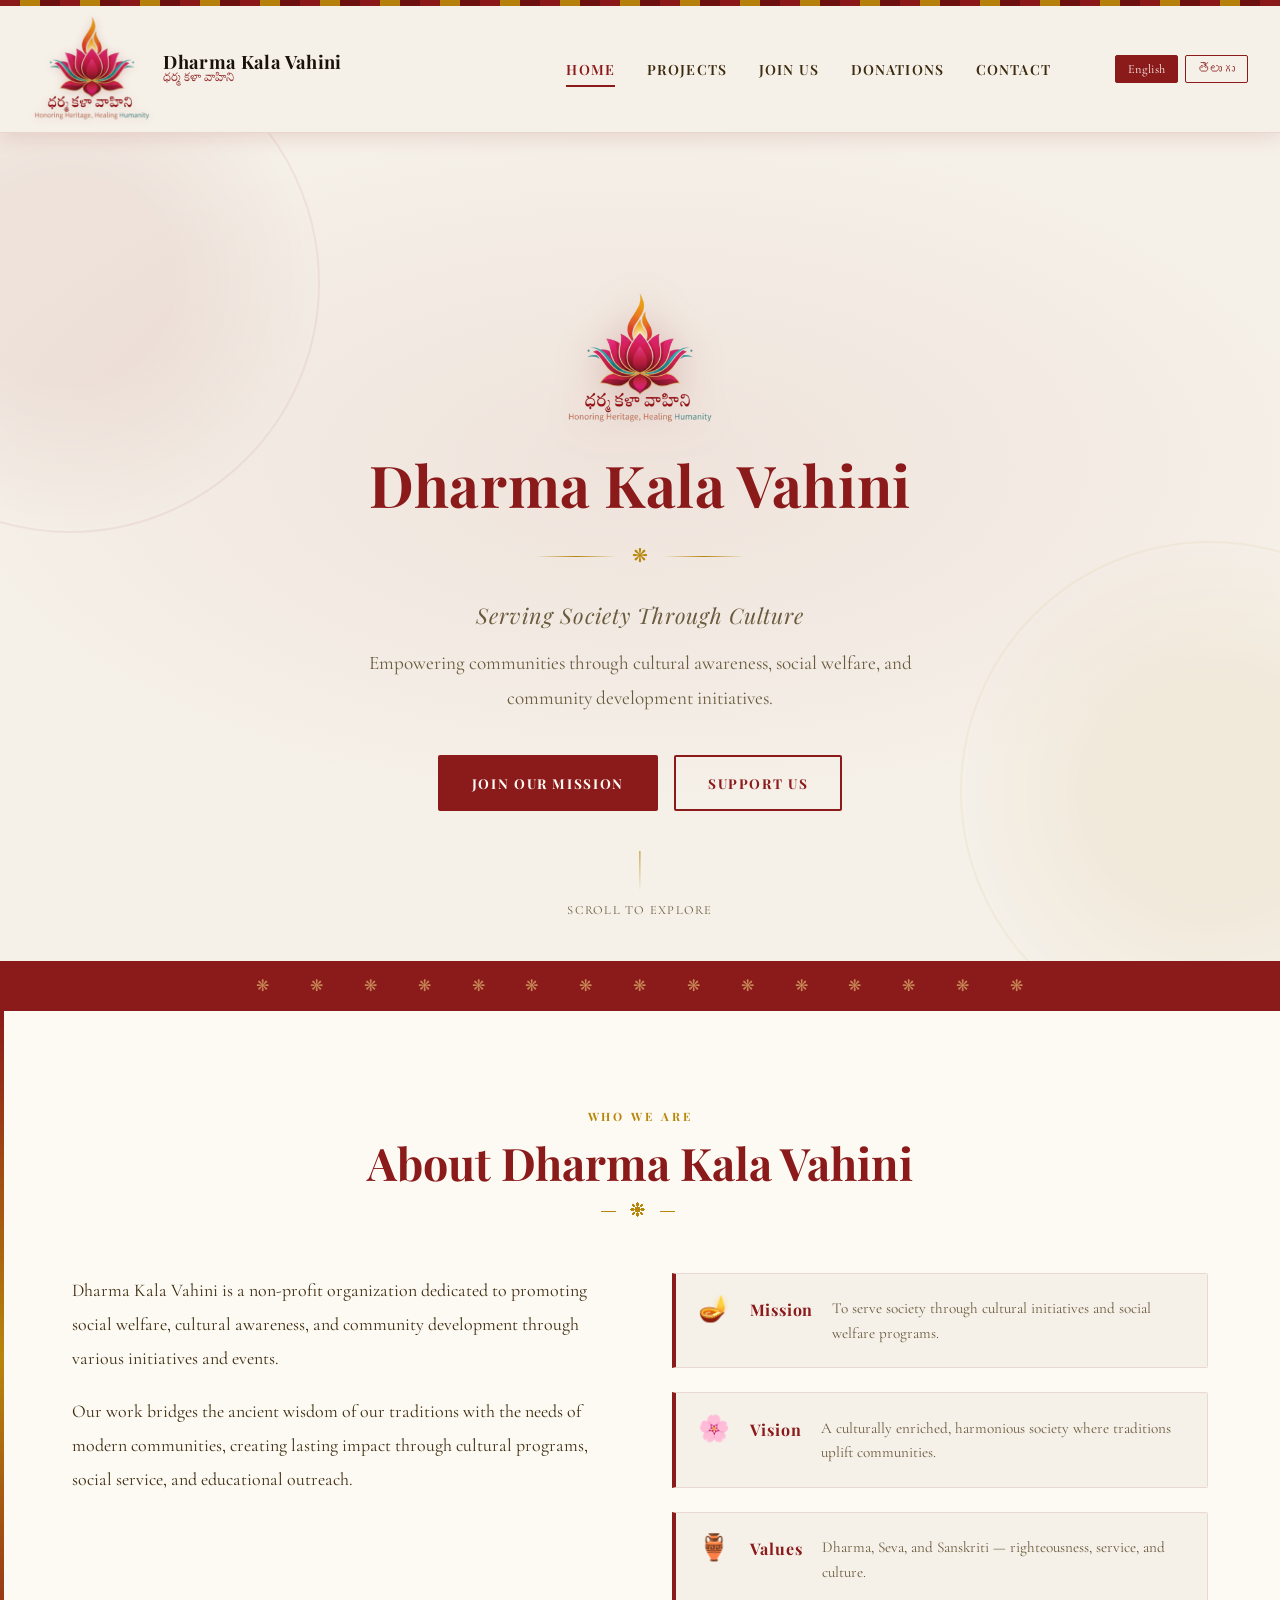
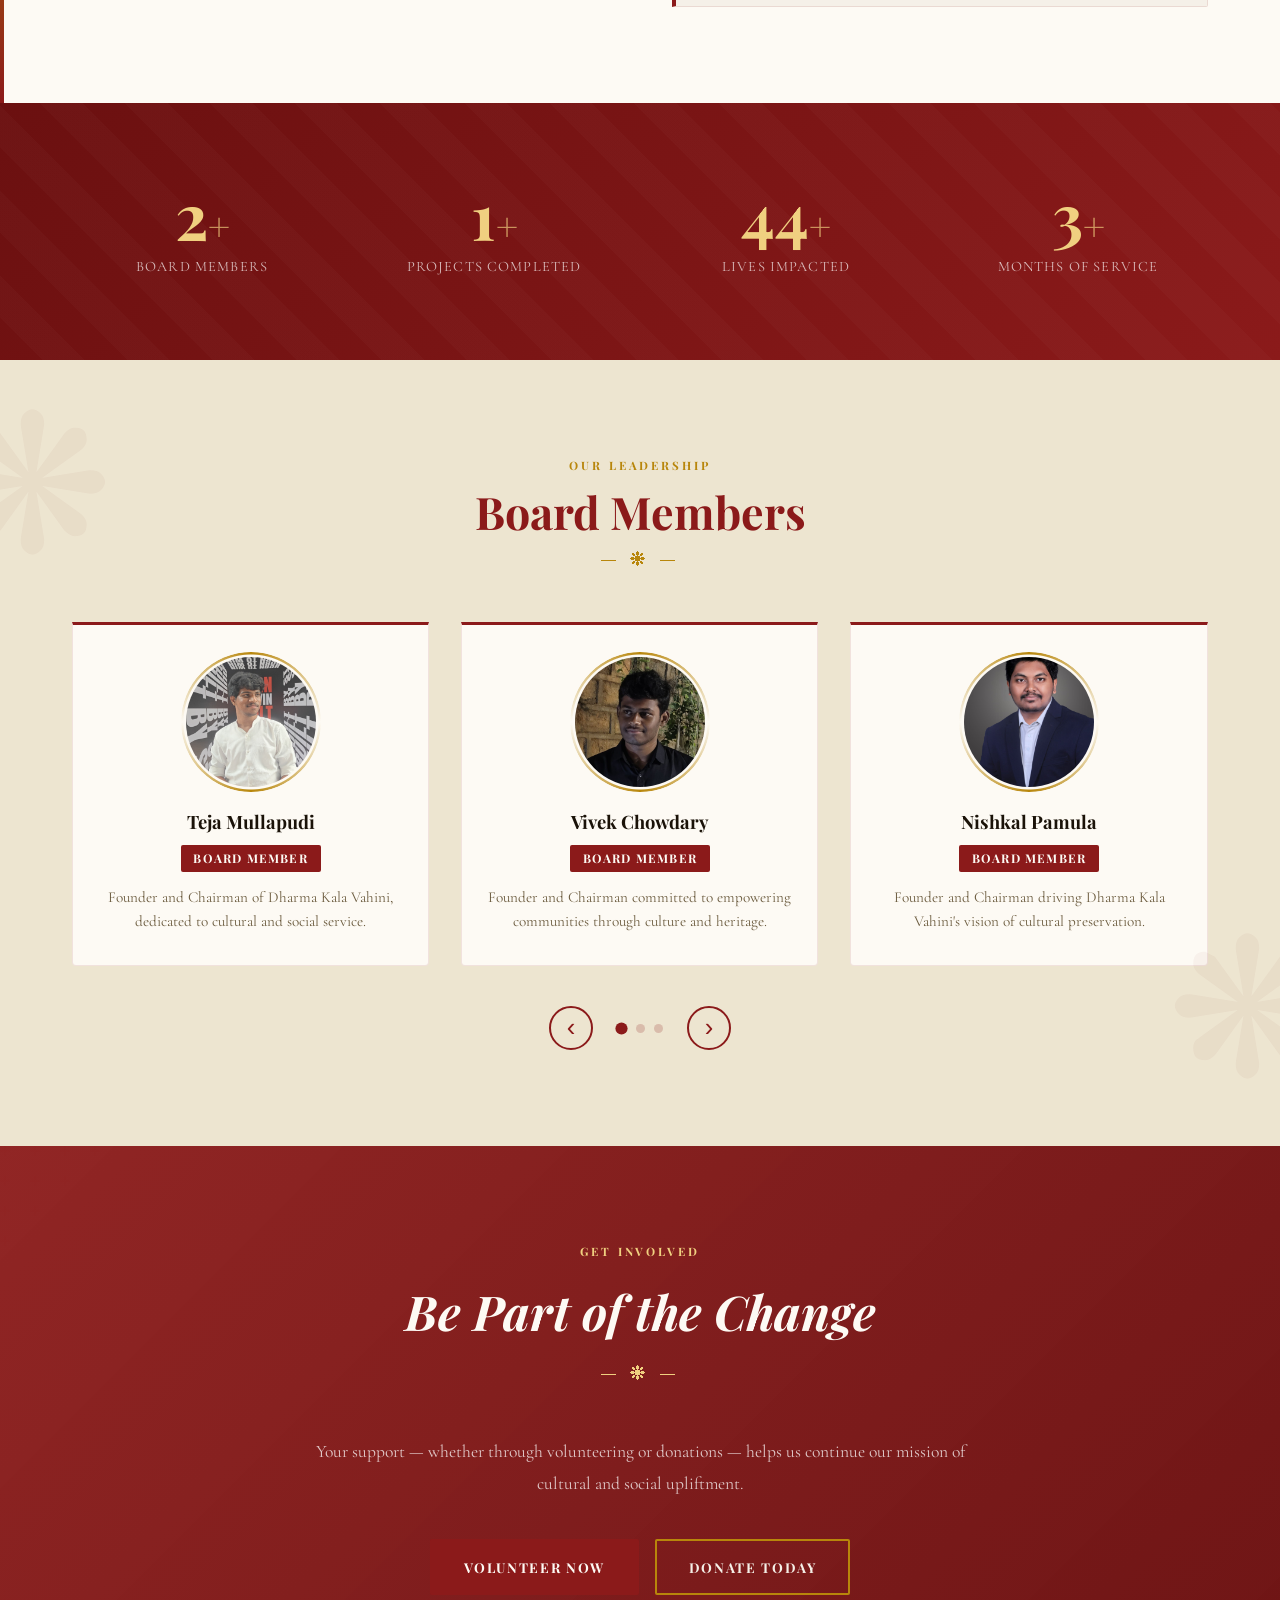
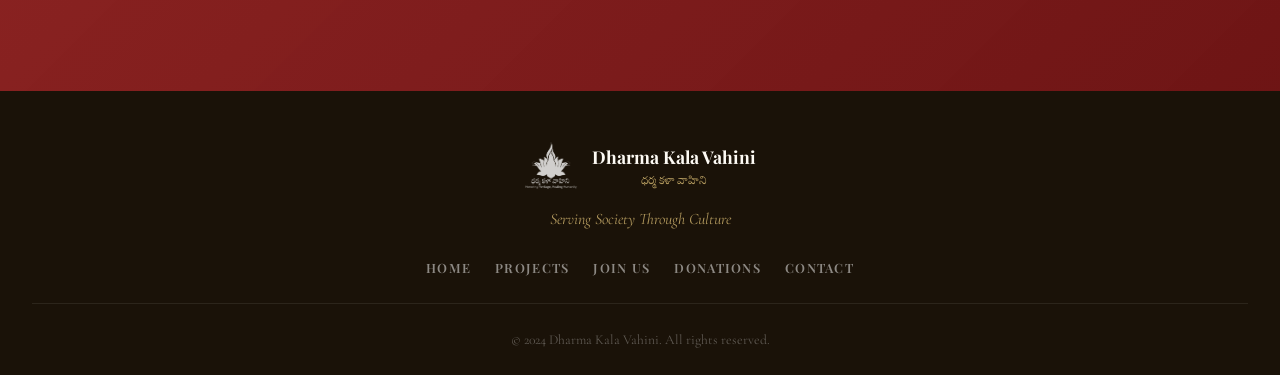
==== commit f1a4f22a: "added google tag for google analytics" ====
--- a/index.html
+++ b/index.html
@@ -1,6 +1,15 @@
 <!DOCTYPE html>
 <html lang="en">
 <head>
+  <!-- Google tag (gtag.js) -->
+<script async src="https://www.googletagmanager.com/gtag/js?id=G-B5S5HB3VNK"></script>
+<script>
+  window.dataLayer = window.dataLayer || [];
+  function gtag(){dataLayer.push(arguments);}
+  gtag('js', new Date());
+
+  gtag('config', 'G-B5S5HB3VNK');
+</script>
   <meta charset="UTF-8" />
   <meta name="viewport" content="width=device-width, initial-scale=1.0"/>
   <title>Dharma Kala Vahini</title>
--- a/style.css
+++ b/style.css
@@ -61,6 +61,8 @@
   border-bottom: 1px solid rgba(139,26,26,0.12);
   box-shadow: 0 2px 20px var(--shadow);
   transition: all 0.3s ease;
+  /* needed for absolute dropdown positioning */
+  position: sticky;
 }
 .navbar.scrolled {
   background: rgba(245,240,232,0.97);
@@ -74,6 +76,7 @@
   display: flex;
   align-items: center;
   gap: 2rem;
+  position: relative;
 }
 
 .nav-logo {
@@ -89,7 +92,7 @@
   filter: drop-shadow(0 1px 2px rgba(139,26,26,0.3));
 }
 .nav-logo-img {
-  height: 80px;
+  height: 120px;
   width: auto;
   object-fit: contain;
   mix-blend-mode: multiply;
@@ -887,17 +890,82 @@
 }
 
 @media (max-width: 768px) {
-  .nav-links { display: none; flex-direction: column; position: absolute; top: 100%; left: 0; right: 0; background: var(--cream); padding: 1rem 2rem 2rem; border-bottom: 2px solid var(--crimson); }
-  .nav-links.open { display: flex; }
-  .hamburger { display: flex; }
-  .lang-toggle { margin-left: 0; }
+
+  /* ── NAVBAR MOBILE FIX ── */
+  .nav-inner {
+    padding: 0 0.8rem !important;
+    gap: 0.4rem !important;
+    height: 64px;
+    flex-wrap: nowrap;
+    align-items: center;
+  }
+
+  /* Logo: shrink image, keep it visible */
+  .nav-logo { gap: 0.4rem; flex-shrink: 0; }
+  .nav-logo-img { height: 52px !important; width: auto !important; }
+  .logo-main { font-size: 0.85rem; }
+  .logo-sub  { font-size: 0.6rem; }
+
+  /* Hide page links — shown only when hamburger opens */
+  .nav-links {
+    display: none !important;
+    flex-direction: column !important;
+    position: absolute !important;
+    top: 64px !important;
+    left: 0 !important;
+    right: 0 !important;
+    background: var(--cream) !important;
+    padding: 0.5rem 1.5rem 1.5rem !important;
+    border-bottom: 3px solid var(--crimson) !important;
+    box-shadow: 0 8px 24px rgba(0,0,0,0.15) !important;
+    z-index: 9999 !important;
+    margin: 0 !important;
+  }
+  .nav-links.open {
+    display: flex !important;
+  }
+  .nav-links li { width: 100%; }
+  .nav-links a {
+    display: block;
+    font-size: 1rem !important;
+    padding: 0.7rem 0.5rem !important;
+    border-bottom: 1px solid rgba(139,26,26,0.1) !important;
+    color: var(--ink-light) !important;
+  }
+  .nav-links li:last-child a { border-bottom: none !important; }
+
+  /* Push lang toggle and hamburger to the right */
+  .lang-toggle {
+    margin-left: auto !important;
+    gap: 0.25rem !important;
+    flex-shrink: 0 !important;
+  }
+  .lang-btn {
+    font-size: 0.65rem !important;
+    padding: 0.2rem 0.45rem !important;
+    border-width: 1px !important;
+  }
+
+  /* Show hamburger */
+  .hamburger {
+    display: flex !important;
+    flex-shrink: 0 !important;
+    margin-left: 0.3rem !important;
+    padding: 0.4rem !important;
+  }
+
+  /* Hero */
   .hero-title .line1 { font-size: clamp(2.2rem, 10vw, 3.5rem); }
   .hero-title .line2 { font-size: clamp(1.8rem, 8vw, 3rem); }
   .stats-grid { grid-template-columns: repeat(2, 1fr); }
   .board-card { flex: 0 0 100%; }
 }
 
-@media (max-width: 480px) {
+@media (max-width: 420px) {
   .stats-grid { grid-template-columns: 1fr 1fr; }
   .hero-cta, .cta-buttons { flex-direction: column; align-items: center; }
+
+  /* On very small screens hide logo text */
+  .logo-text { display: none !important; }
+  .nav-logo-img { height: 46px !important; }
 }
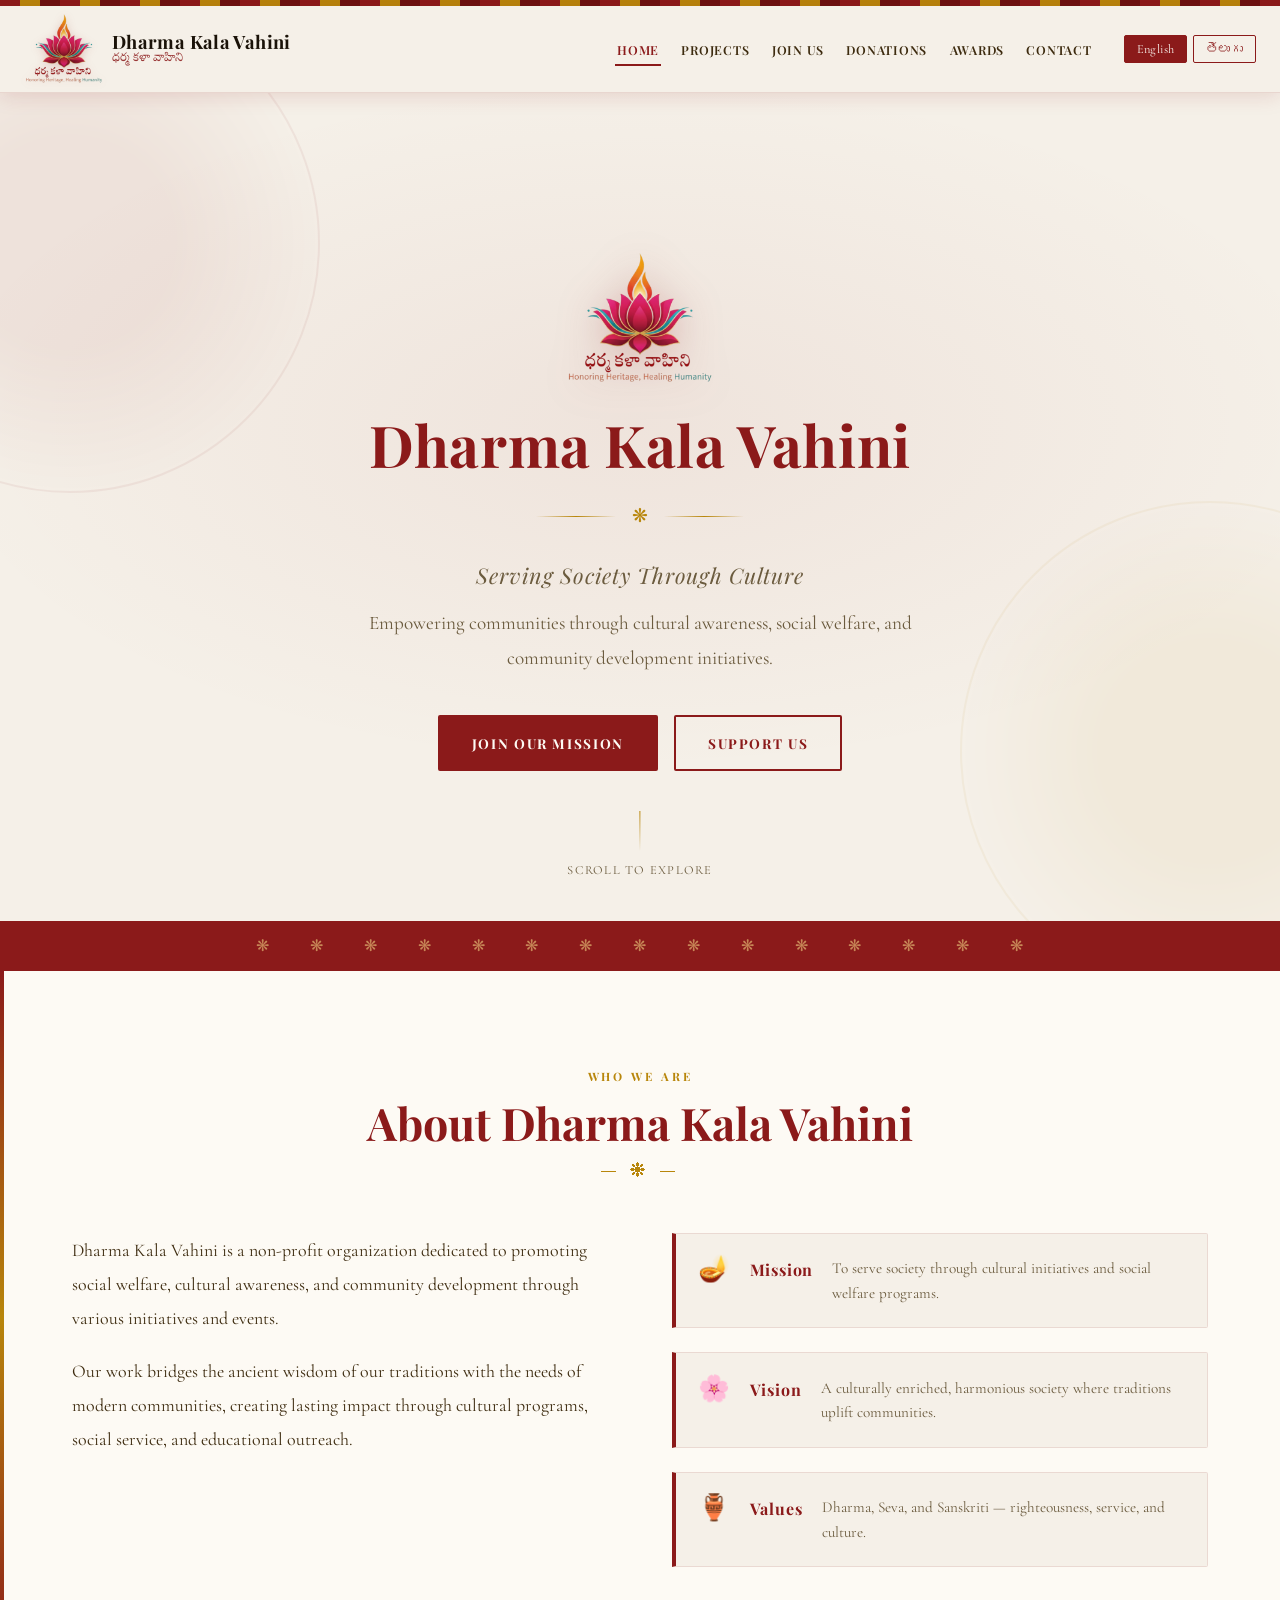
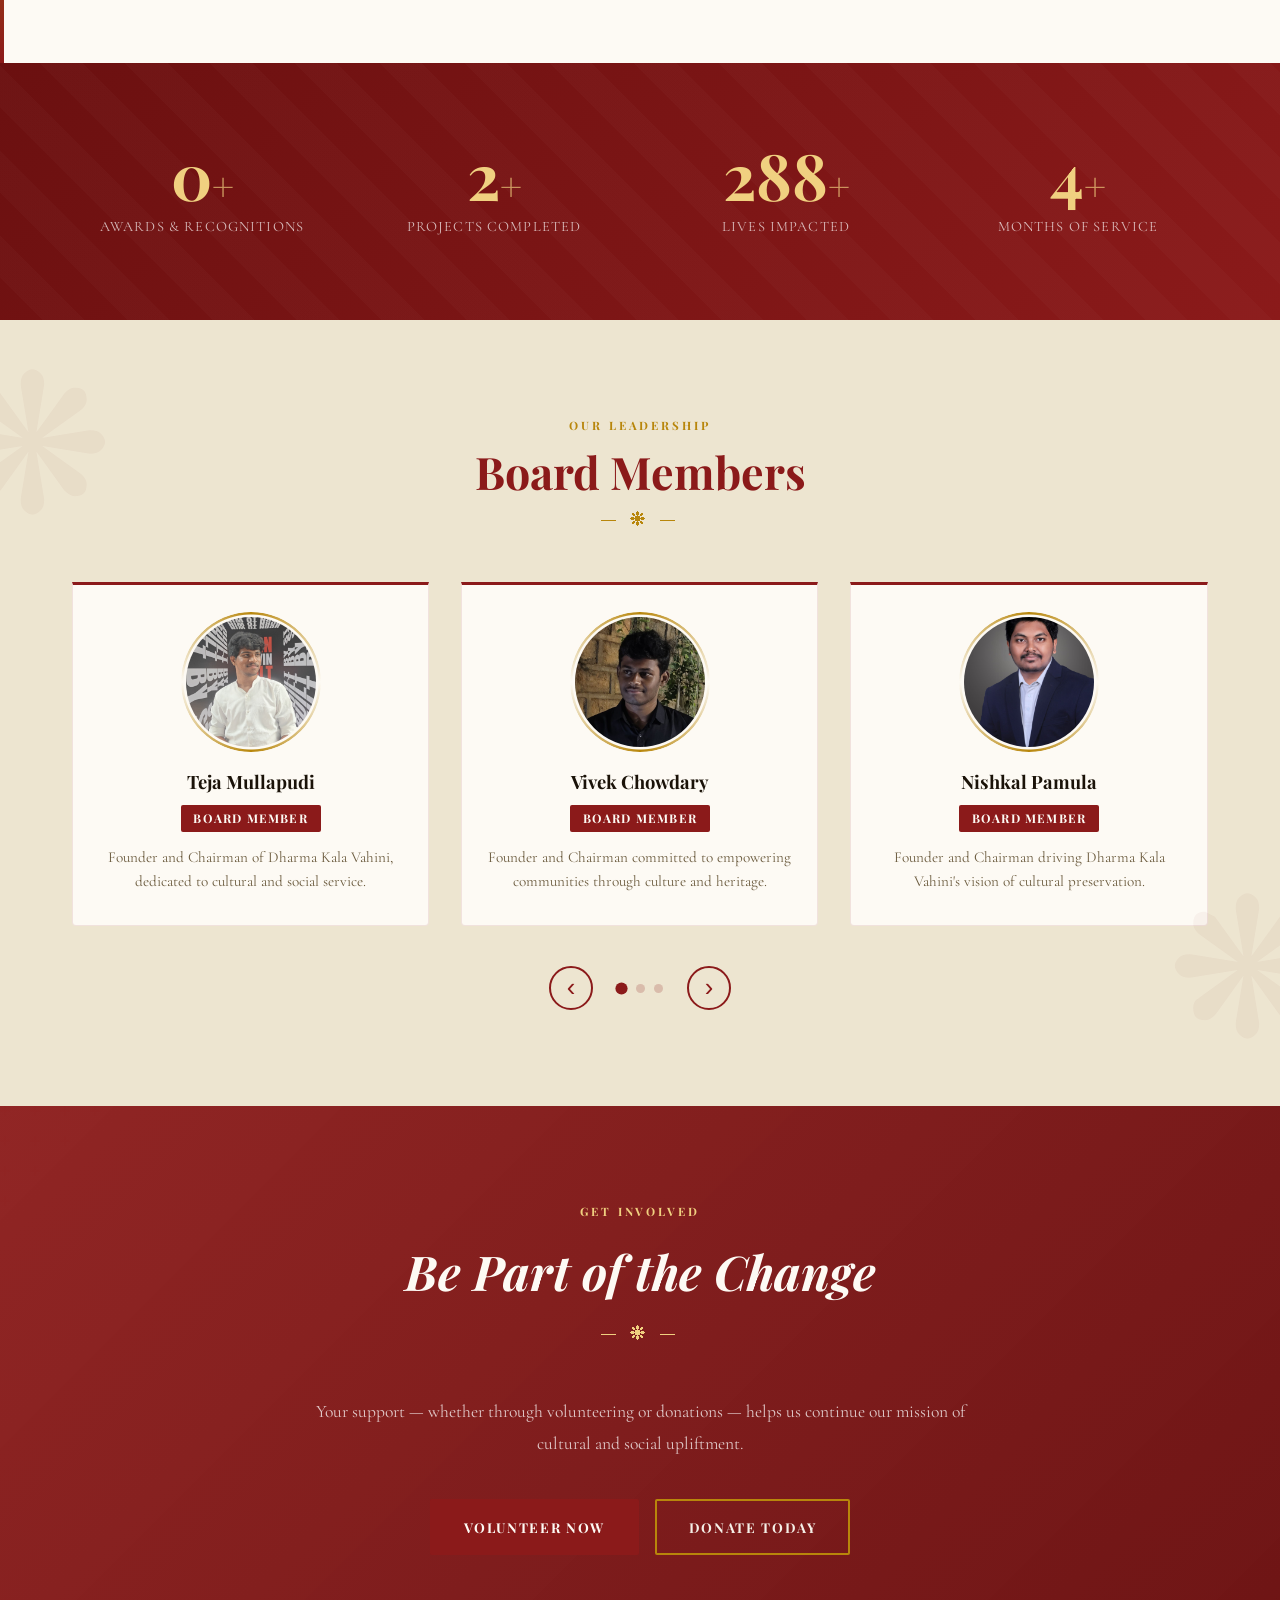
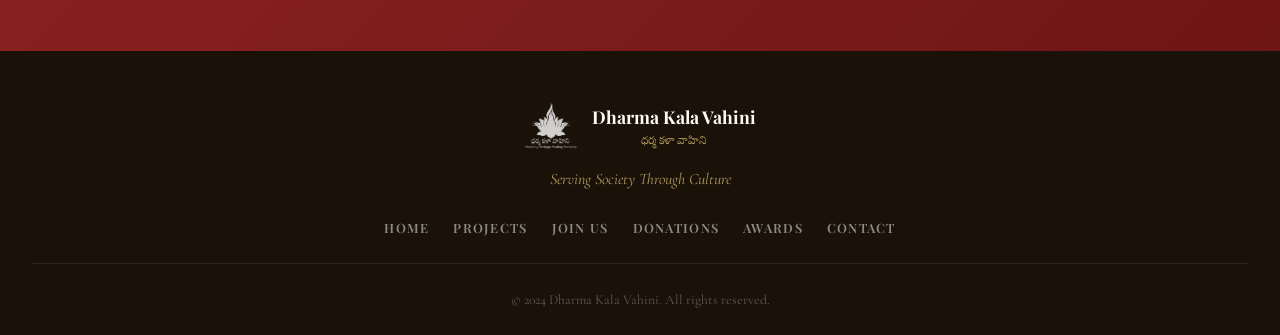
==== commit 7fd93c26: "Add Awards page, update navbar, fix mobile responsiveness" ====
--- a/index.html
+++ b/index.html
@@ -1,15 +1,6 @@
 <!DOCTYPE html>
 <html lang="en">
 <head>
-  <!-- Google tag (gtag.js) -->
-<script async src="https://www.googletagmanager.com/gtag/js?id=G-B5S5HB3VNK"></script>
-<script>
-  window.dataLayer = window.dataLayer || [];
-  function gtag(){dataLayer.push(arguments);}
-  gtag('js', new Date());
-
-  gtag('config', 'G-B5S5HB3VNK');
-</script>
   <meta charset="UTF-8" />
   <meta name="viewport" content="width=device-width, initial-scale=1.0"/>
   <title>Dharma Kala Vahini</title>
@@ -38,7 +29,8 @@
         <li><a href="projects.html">Projects</a></li>
         <li><a href="join.html">Join Us</a></li>
         <li><a href="donations.html">Donations</a></li>
-        <li><a href="contact.html">Contact</a></li>
+        <li><a href="awards.html" data-en="Awards" data-te="అవార్డులు">Awards</a></li>
+        <li><a href="contact.html" data-en="Contact" data-te="సంప్రదింపు">Contact</a></li>
       </ul>
       <div class="lang-toggle">
         <button class="lang-btn active" onclick="setLang('en')">English</button>
@@ -139,15 +131,15 @@
     <div class="container">
       <div class="stats-grid">
         <div class="stat-item">
+          <div class="stat-number" data-target="1">0</div>
+          <div class="stat-label" data-en="Awards & Recognitions" data-te="అవార్డులు & గుర్తింపులు">Awards & Recognitions</div>
+        </div>
+        <div class="stat-item">
           <div class="stat-number" data-target="5">0</div>
-          <div class="stat-label" data-en="Board Members" data-te="బోర్డు సభ్యులు">Board Members</div>
-        </div>
-        <div class="stat-item">
-          <div class="stat-number" data-target="3">0</div>
           <div class="stat-label" data-en="Projects Completed" data-te="పూర్తయిన ప్రాజెక్టులు">Projects Completed</div>
         </div>
         <div class="stat-item">
-          <div class="stat-number" data-target="100">0</div>
+          <div class="stat-number" data-target="500">0</div>
           <div class="stat-label" data-en="Lives Impacted" data-te="ప్రభావితమైన జీవితాలు">Lives Impacted</div>
         </div>
         <div class="stat-item">
@@ -286,6 +278,7 @@
       <a href="projects.html" data-en="Projects" data-te="ప్రాజెక్టులు">Projects</a>
       <a href="join.html" data-en="Join Us" data-te="మాలో చేరండి">Join Us</a>
       <a href="donations.html" data-en="Donations" data-te="విరాళాలు">Donations</a>
+      <a href="awards.html" data-en="Awards" data-te="అవార్డులు">Awards</a>
       <a href="contact.html" data-en="Contact" data-te="సంప్రదింపు">Contact</a>
     </div>
     <div class="footer-bottom">
--- a/style.css
+++ b/style.css
@@ -70,19 +70,19 @@
 }
 
 .nav-inner {
-  max-width: 1280px;
+  max-width: 1400px;
   margin: 0 auto;
-  padding: 0.2rem 2rem;
+  padding: 0.2rem 1.5rem;
   display: flex;
   align-items: center;
-  gap: 2rem;
+  gap: 0.5rem;
   position: relative;
 }
 
 .nav-logo {
   display: flex;
   align-items: center;
-  gap: 0.7rem;
+  gap: 0.5rem;
   flex-shrink: 0;
 }
 .logo-om {
@@ -92,7 +92,7 @@
   filter: drop-shadow(0 1px 2px rgba(139,26,26,0.3));
 }
 .nav-logo-img {
-  height: 120px;
+  height: 80px;
   width: auto;
   object-fit: contain;
   mix-blend-mode: multiply;
@@ -122,17 +122,21 @@
   display: flex;
   gap: 0;
   margin-left: auto;
+  flex-shrink: 1;
+  flex-wrap: nowrap;
+  align-items: center;
 }
 .nav-links a {
   font-family: var(--ff-display);
-  font-size: 0.88rem;
+  font-size: 0.78rem;
   font-weight: 600;
-  letter-spacing: 0.08em;
+  letter-spacing: 0.06em;
   text-transform: uppercase;
   color: var(--ink-light);
-  padding: 0.5rem 1rem;
+  padding: 0.5rem 0.7rem;
   position: relative;
   transition: color 0.25s;
+  white-space: nowrap;
 }
 .nav-links a::after {
   content: '';
@@ -143,12 +147,13 @@
   transition: left 0.25s, right 0.25s;
 }
 .nav-links a:hover, .nav-links a.active { color: var(--crimson); }
-.nav-links a:hover::after, .nav-links a.active::after { left: 1rem; right: 1rem; }
+.nav-links a:hover::after, .nav-links a.active::after { left: 0.55rem; right: 0.55rem; }
 
 .lang-toggle {
   display: flex;
-  gap: 0.4rem;
-  margin-left: 1rem;
+  gap: 0.35rem;
+  margin-left: 0.8rem;
+  flex-shrink: 0;
 }
 .lang-btn {
   font-family: var(--ff-body);
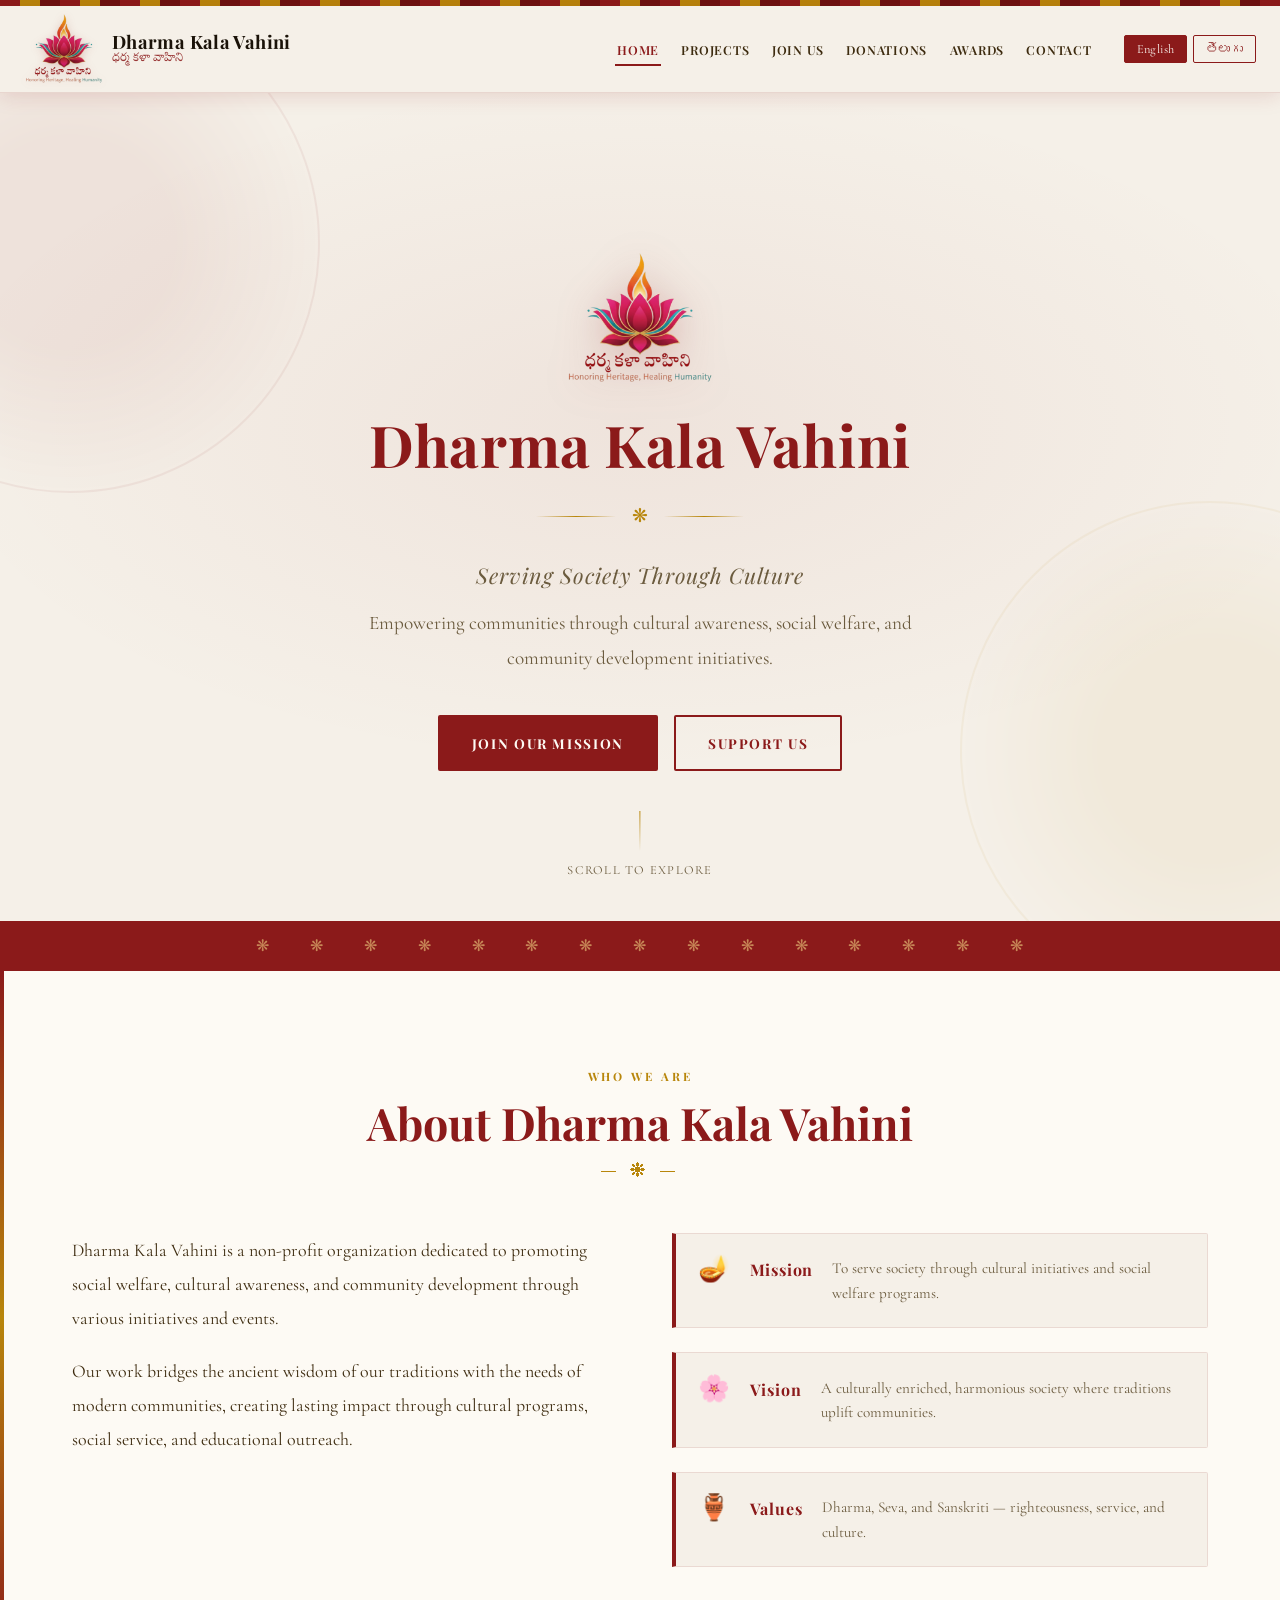
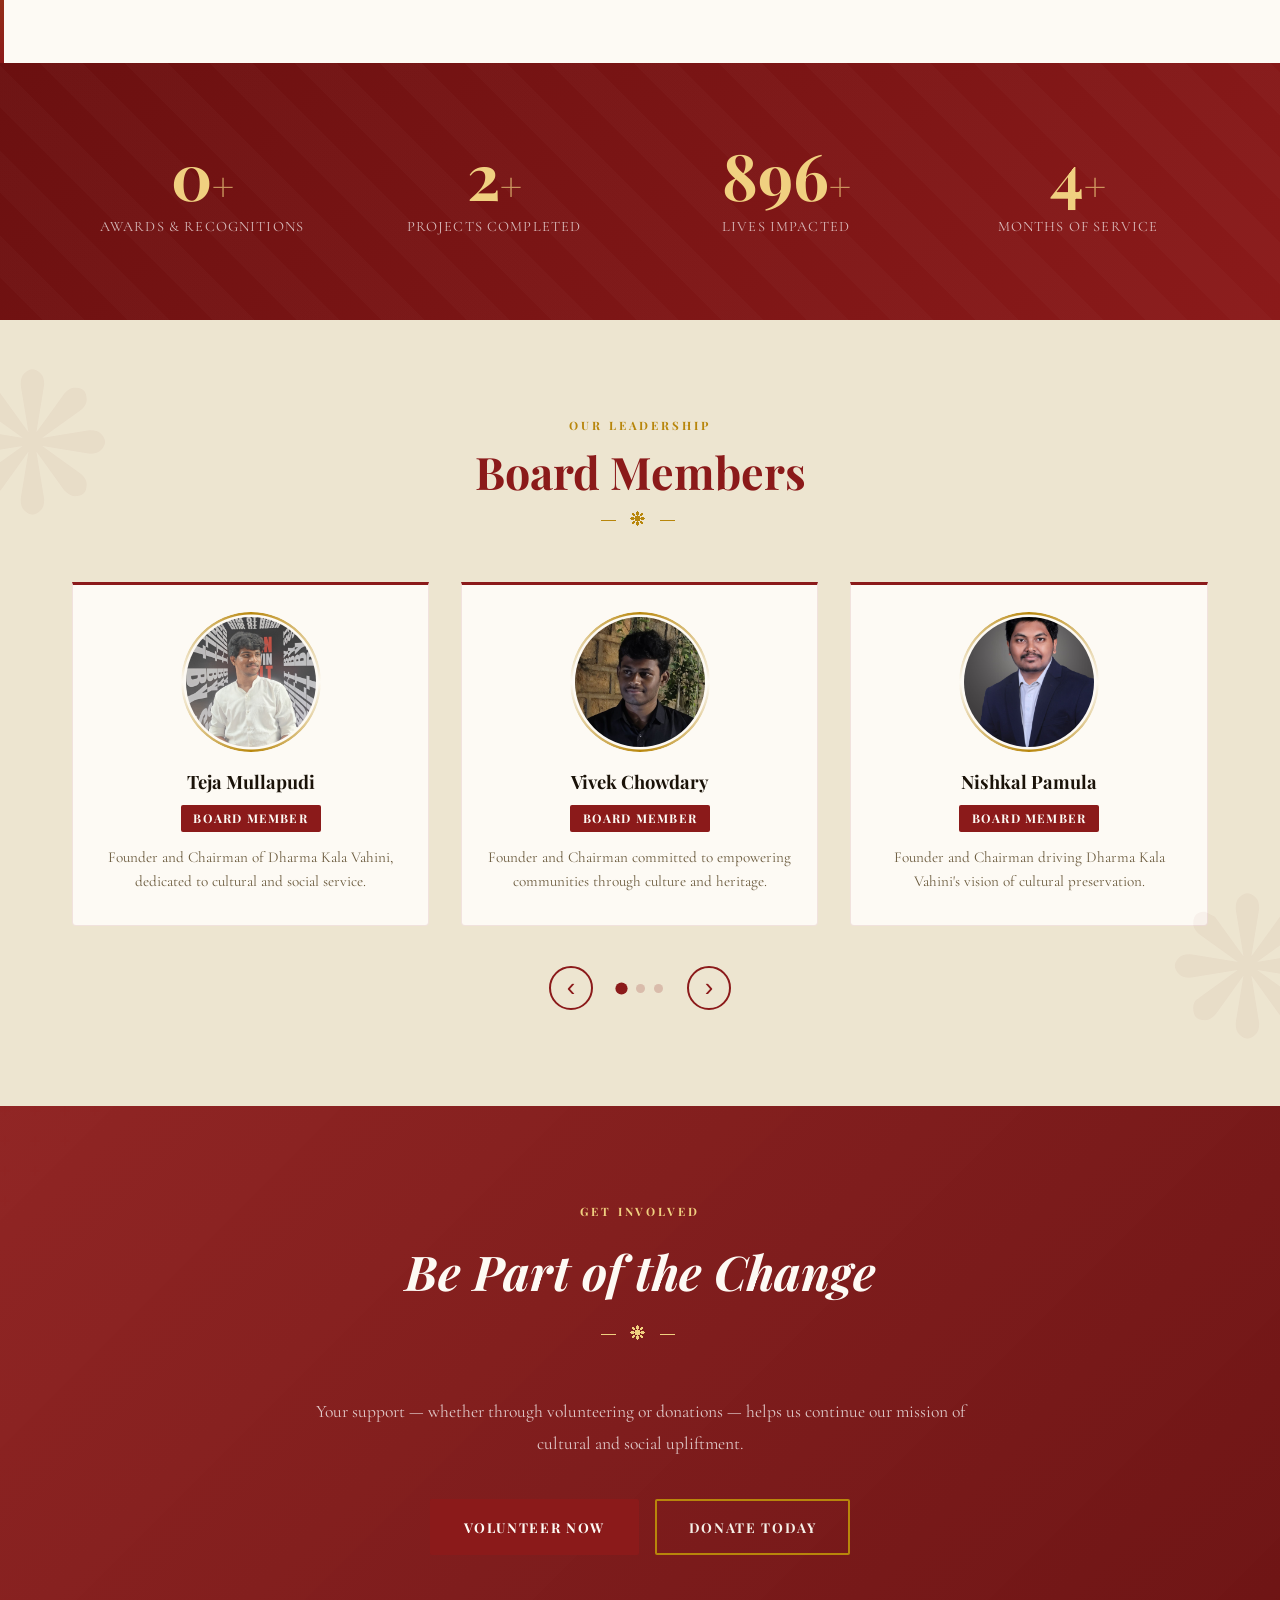
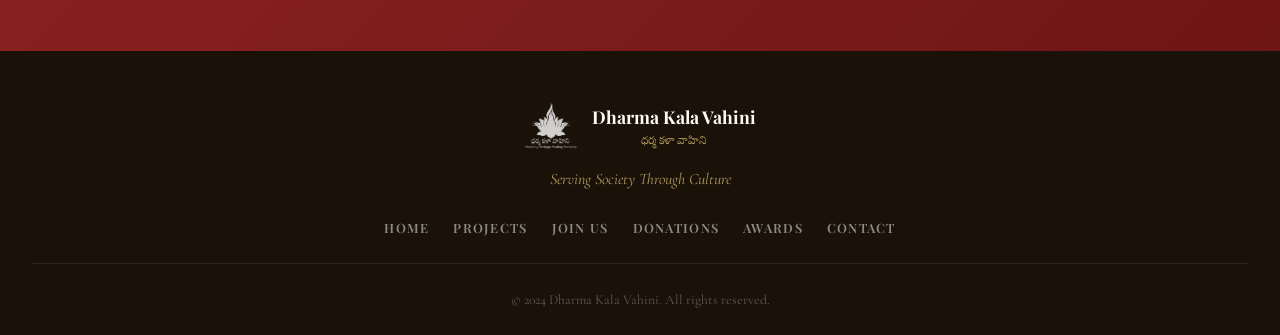
==== commit 5ef0f873: "Added project 8" ====
--- a/index.html
+++ b/index.html
@@ -139,7 +139,7 @@
           <div class="stat-label" data-en="Projects Completed" data-te="పూర్తయిన ప్రాజెక్టులు">Projects Completed</div>
         </div>
         <div class="stat-item">
-          <div class="stat-number" data-target="500">0</div>
+          <div class="stat-number" data-target="1500">0</div>
           <div class="stat-label" data-en="Lives Impacted" data-te="ప్రభావితమైన జీవితాలు">Lives Impacted</div>
         </div>
         <div class="stat-item">
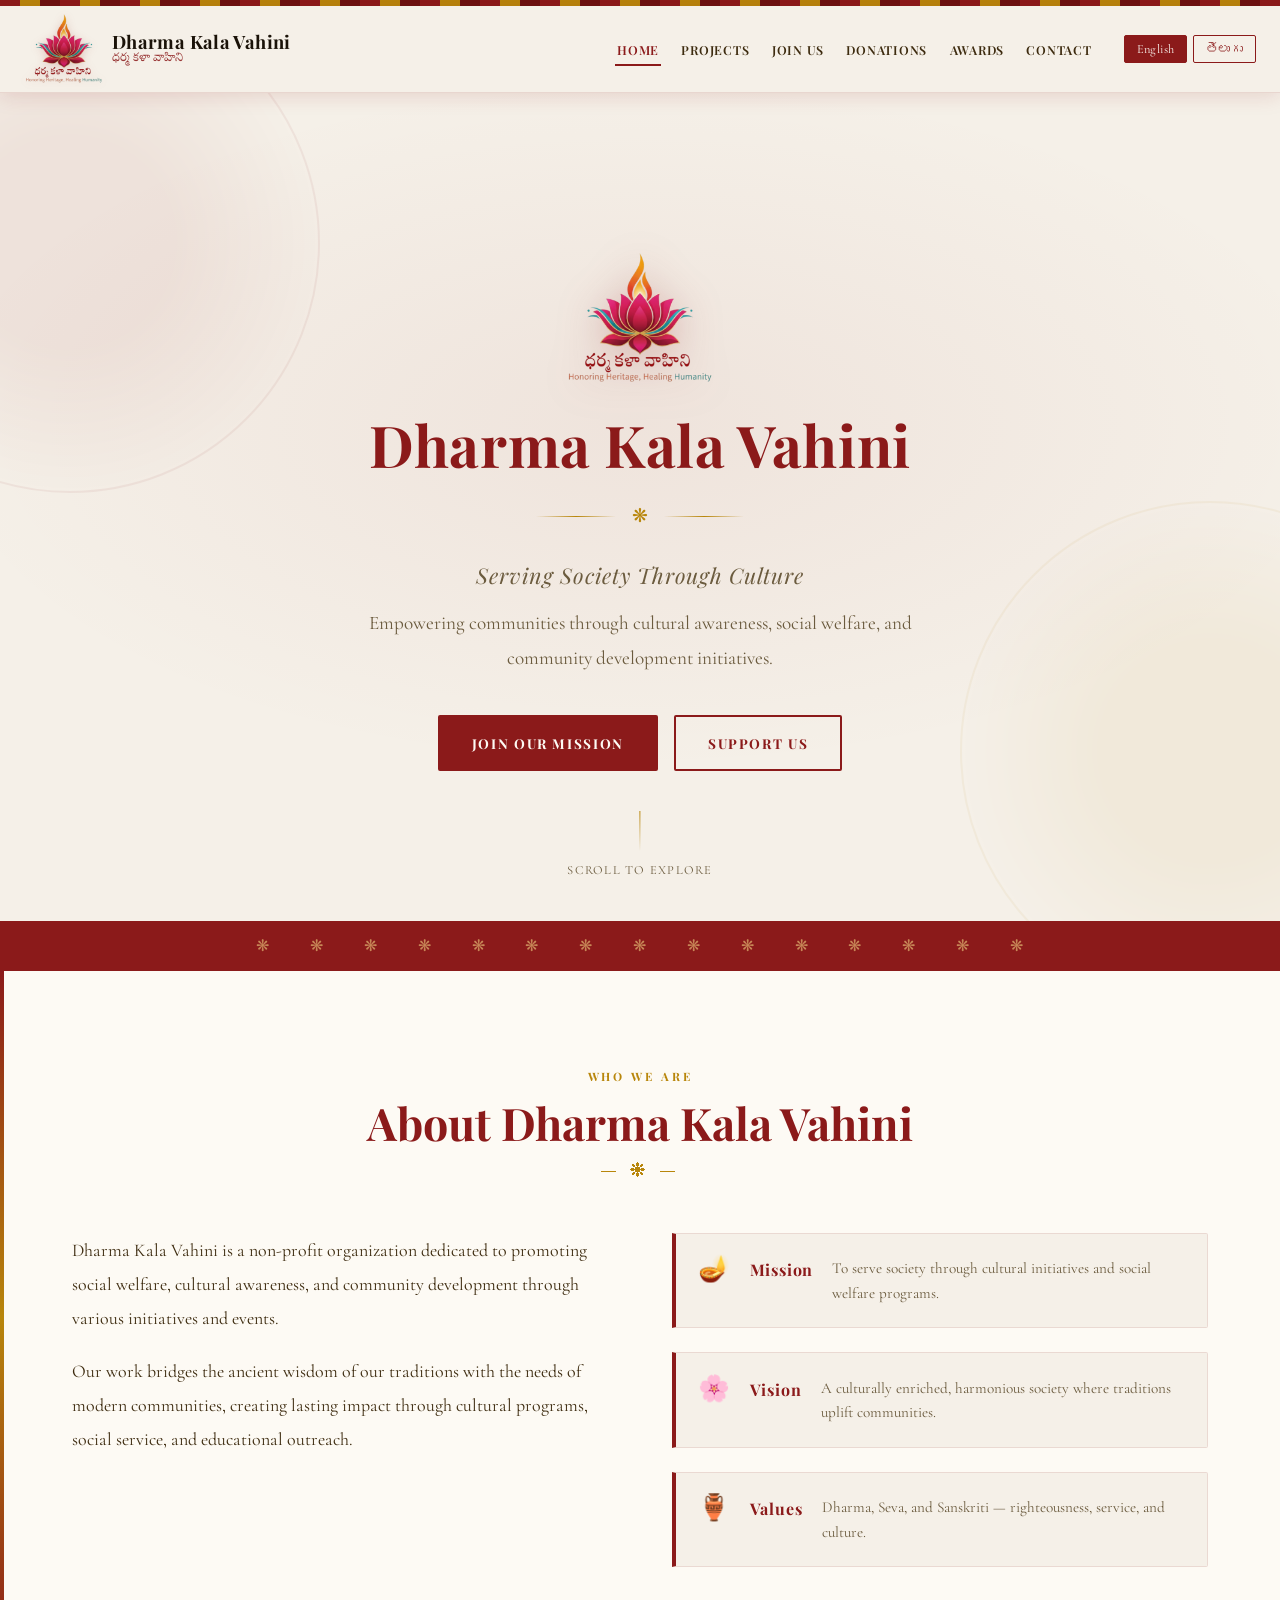
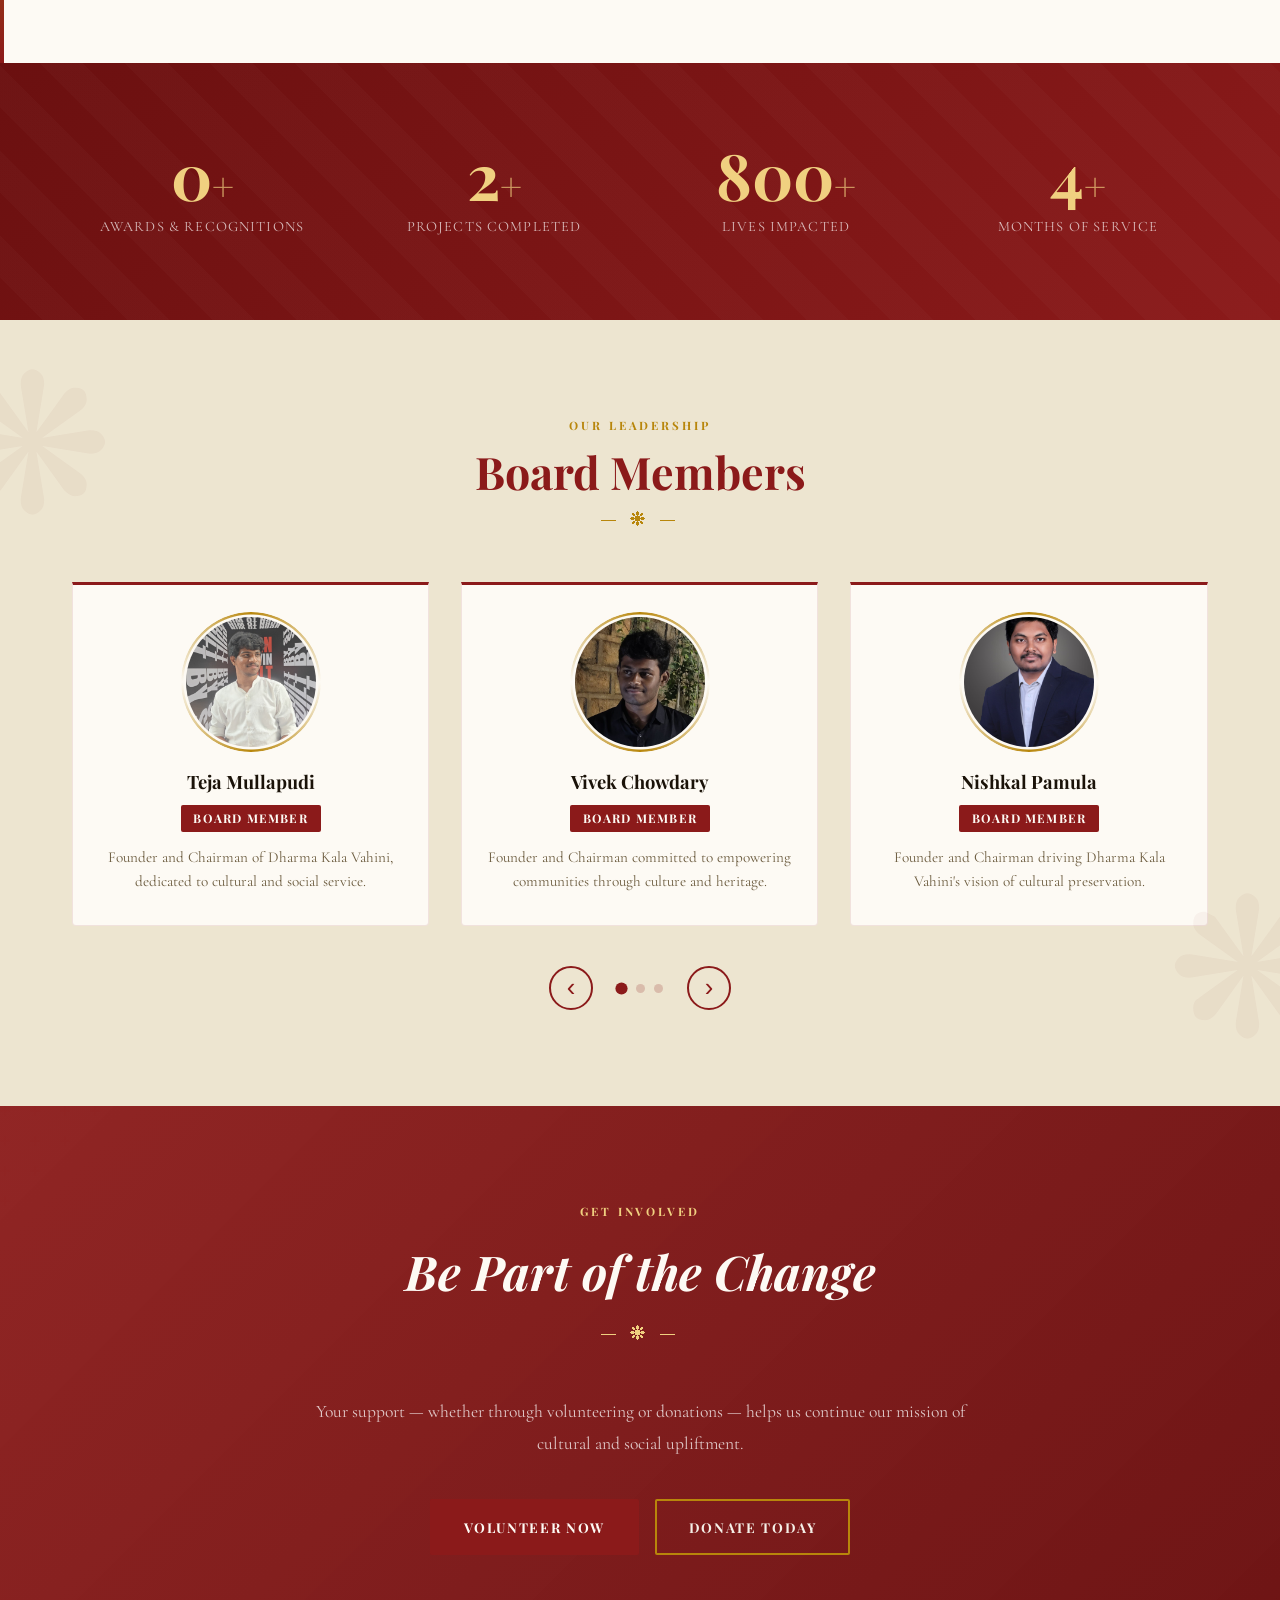
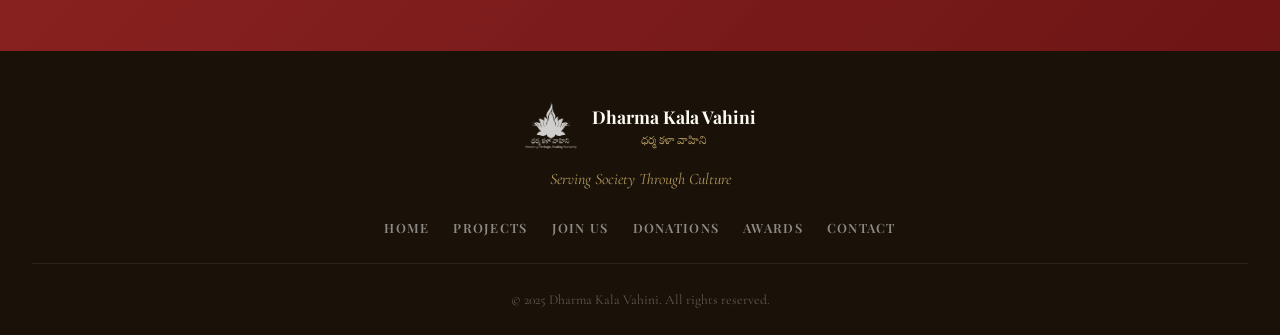
==== commit 0032b4ff: "Added project 8" ====
--- a/index.html
+++ b/index.html
@@ -282,7 +282,7 @@
       <a href="contact.html" data-en="Contact" data-te="సంప్రదింపు">Contact</a>
     </div>
     <div class="footer-bottom">
-      <p data-en="© 2024 Dharma Kala Vahini. All rights reserved." data-te="© 2024 ధర్మ కళా వాహిని. అన్ని హక్కులు రిజర్వ్ చేయబడ్డాయి.">© 2024 Dharma Kala Vahini. All rights reserved.</p>
+      <p data-en="© 2025 Dharma Kala Vahini. All rights reserved." data-te="© 2025 ధర్మ కళా వాహిని. అన్ని హక్కులు రిజర్వ్ చేయబడ్డాయి.">© 2025 Dharma Kala Vahini. All rights reserved.</p>
     </div>
   </footer>
 
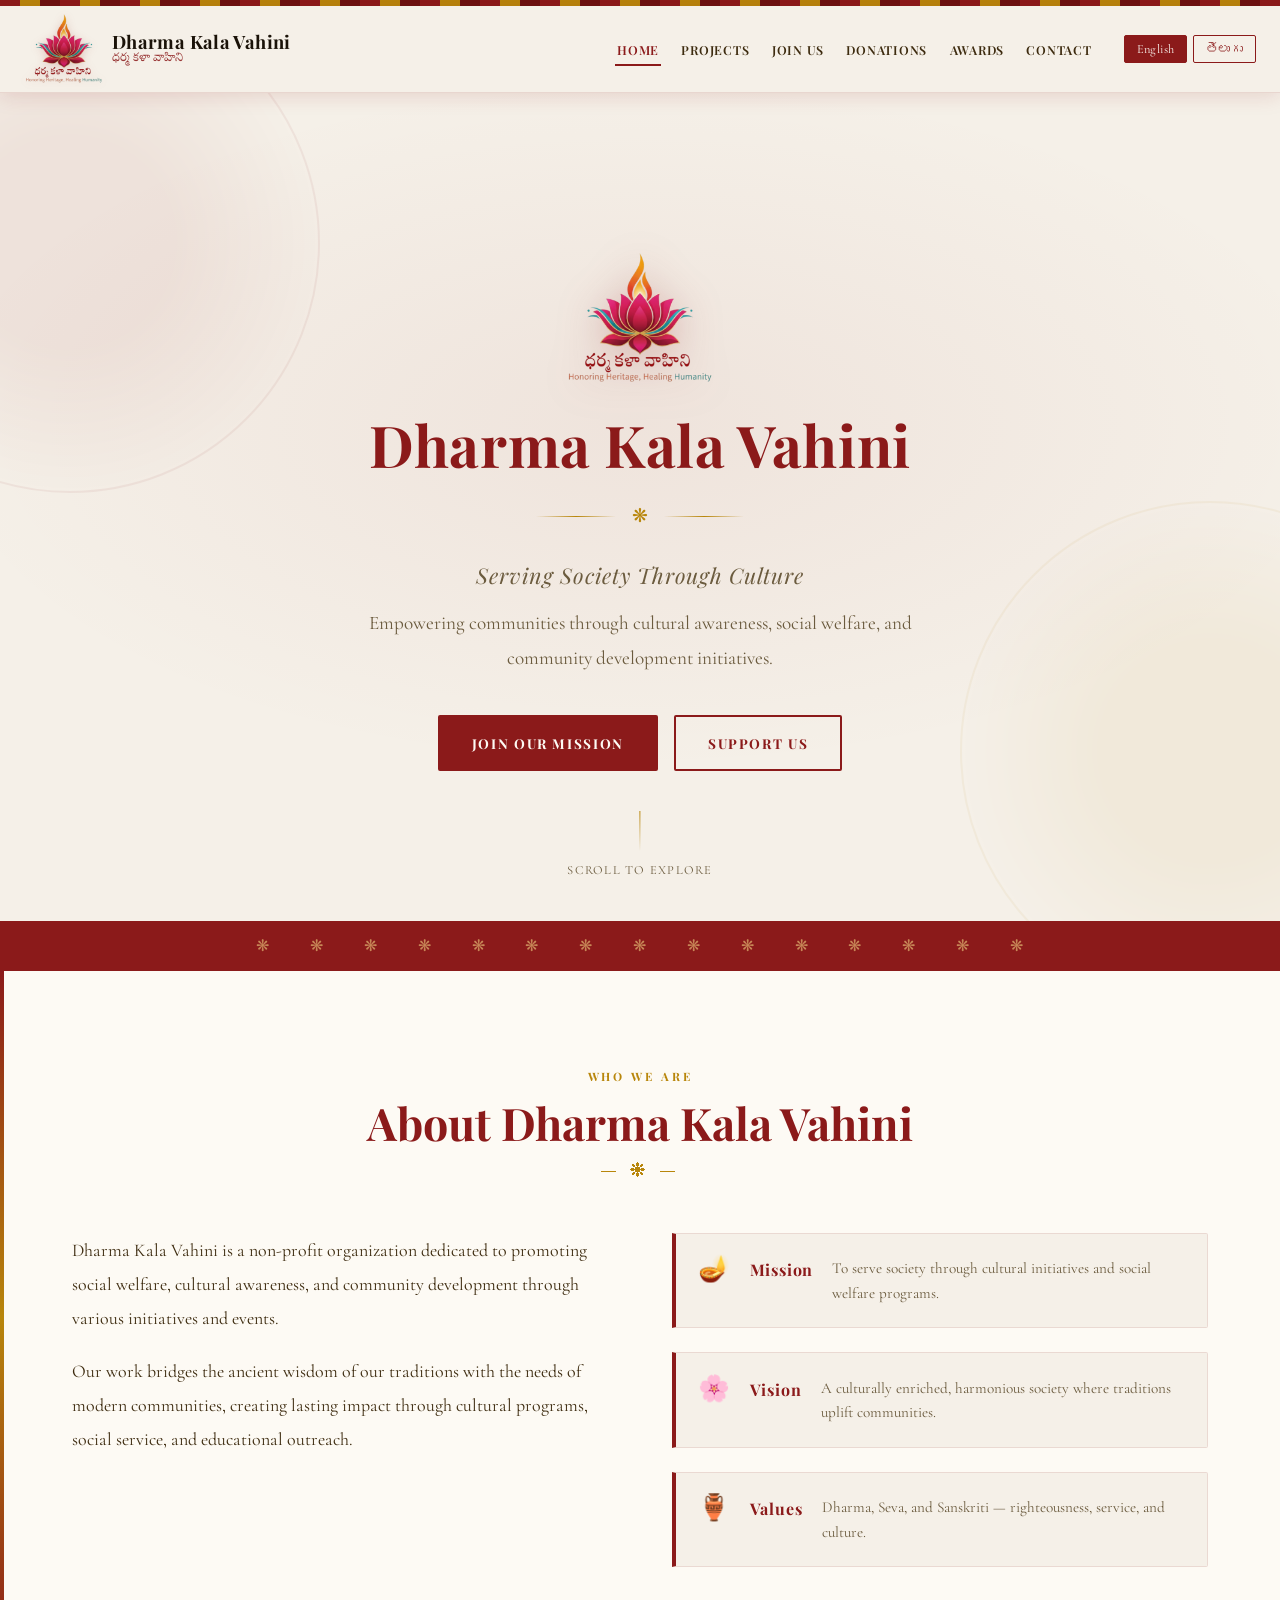
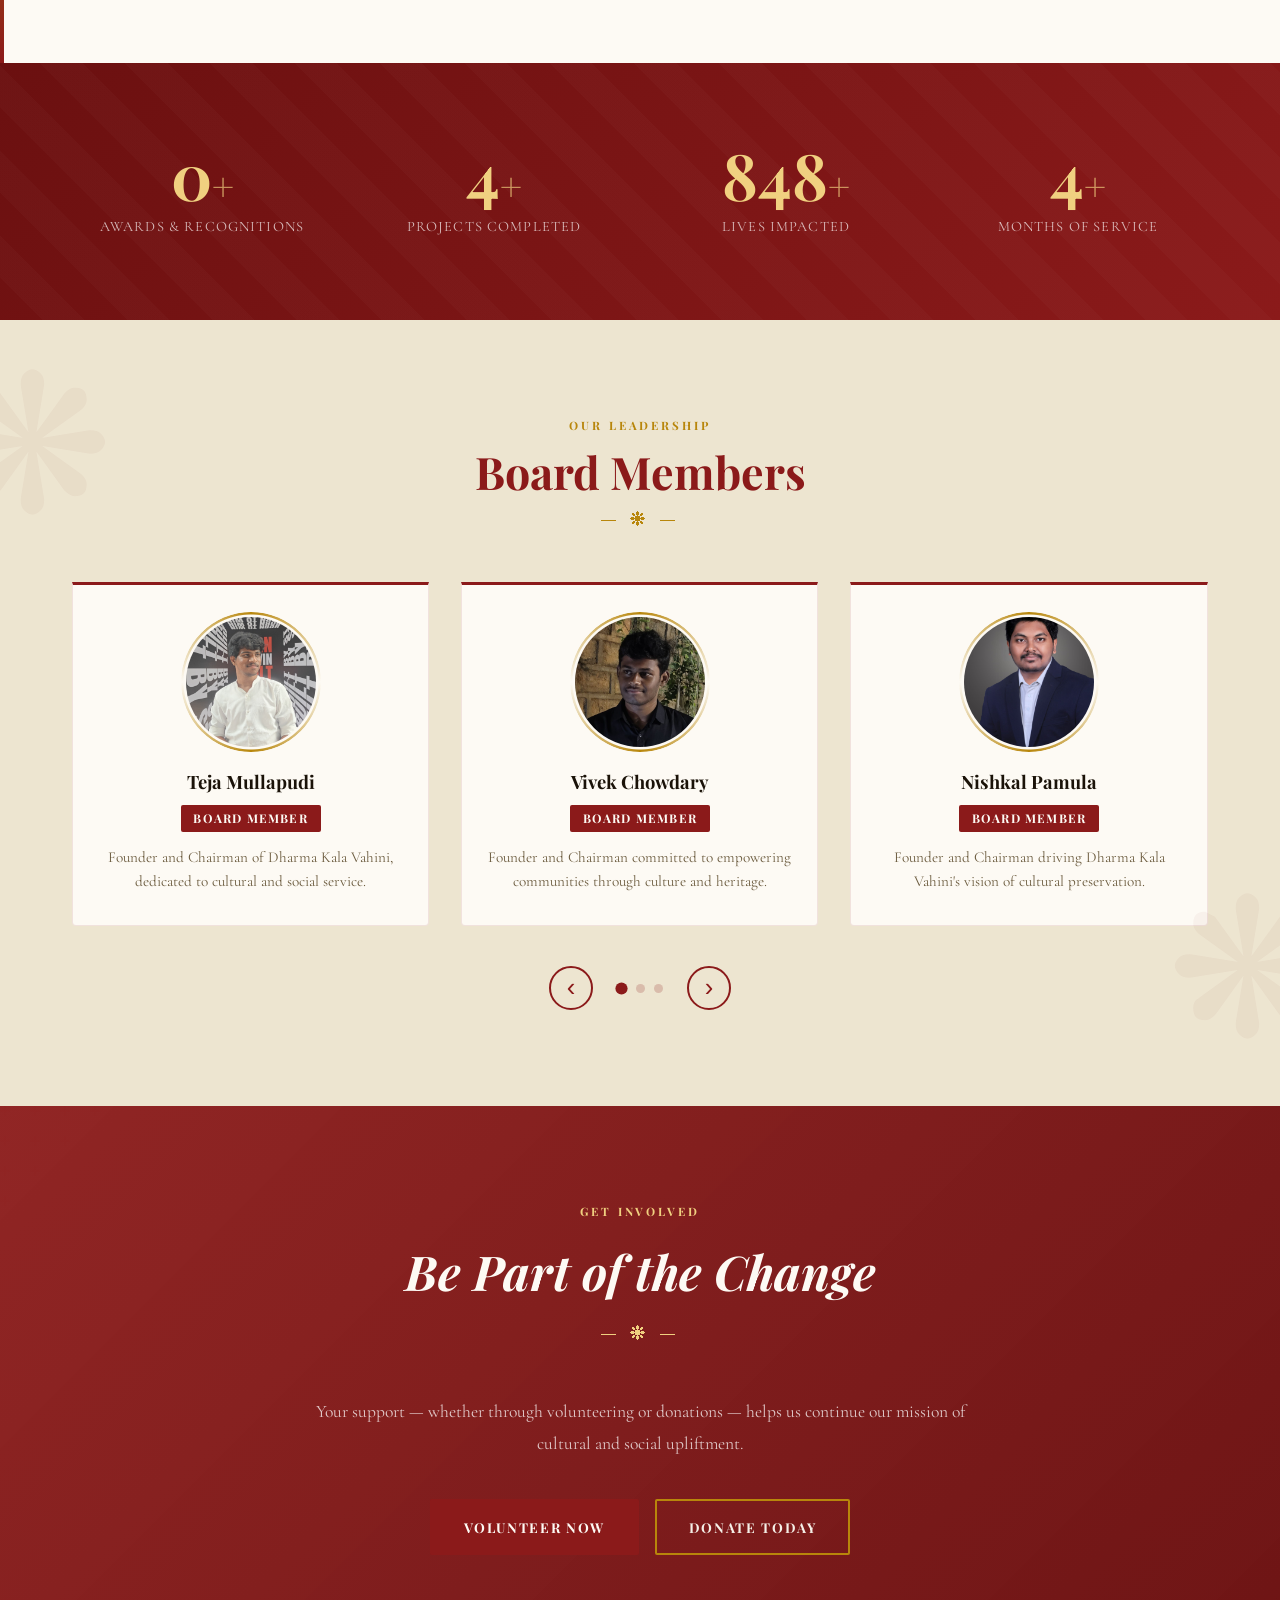
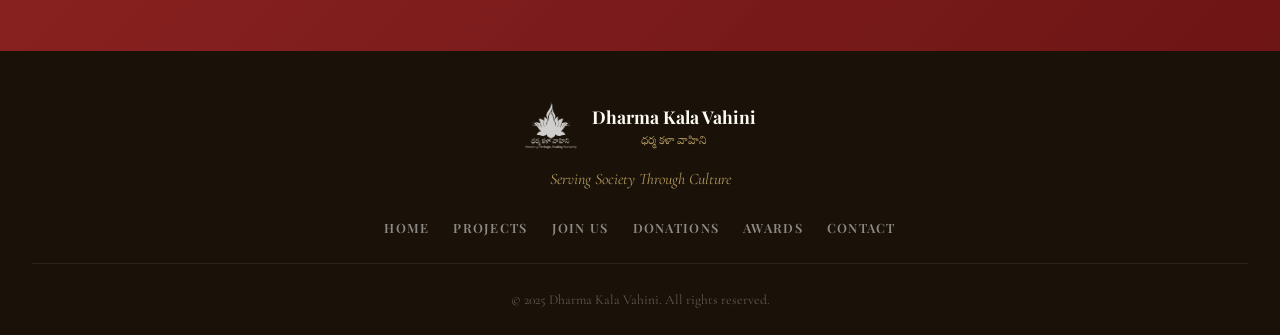
==== commit a8a8e185: "Added no.of projects done" ====
--- a/index.html
+++ b/index.html
@@ -135,7 +135,7 @@
           <div class="stat-label" data-en="Awards & Recognitions" data-te="అవార్డులు & గుర్తింపులు">Awards & Recognitions</div>
         </div>
         <div class="stat-item">
-          <div class="stat-number" data-target="5">0</div>
+          <div class="stat-number" data-target="8">0</div>
           <div class="stat-label" data-en="Projects Completed" data-te="పూర్తయిన ప్రాజెక్టులు">Projects Completed</div>
         </div>
         <div class="stat-item">
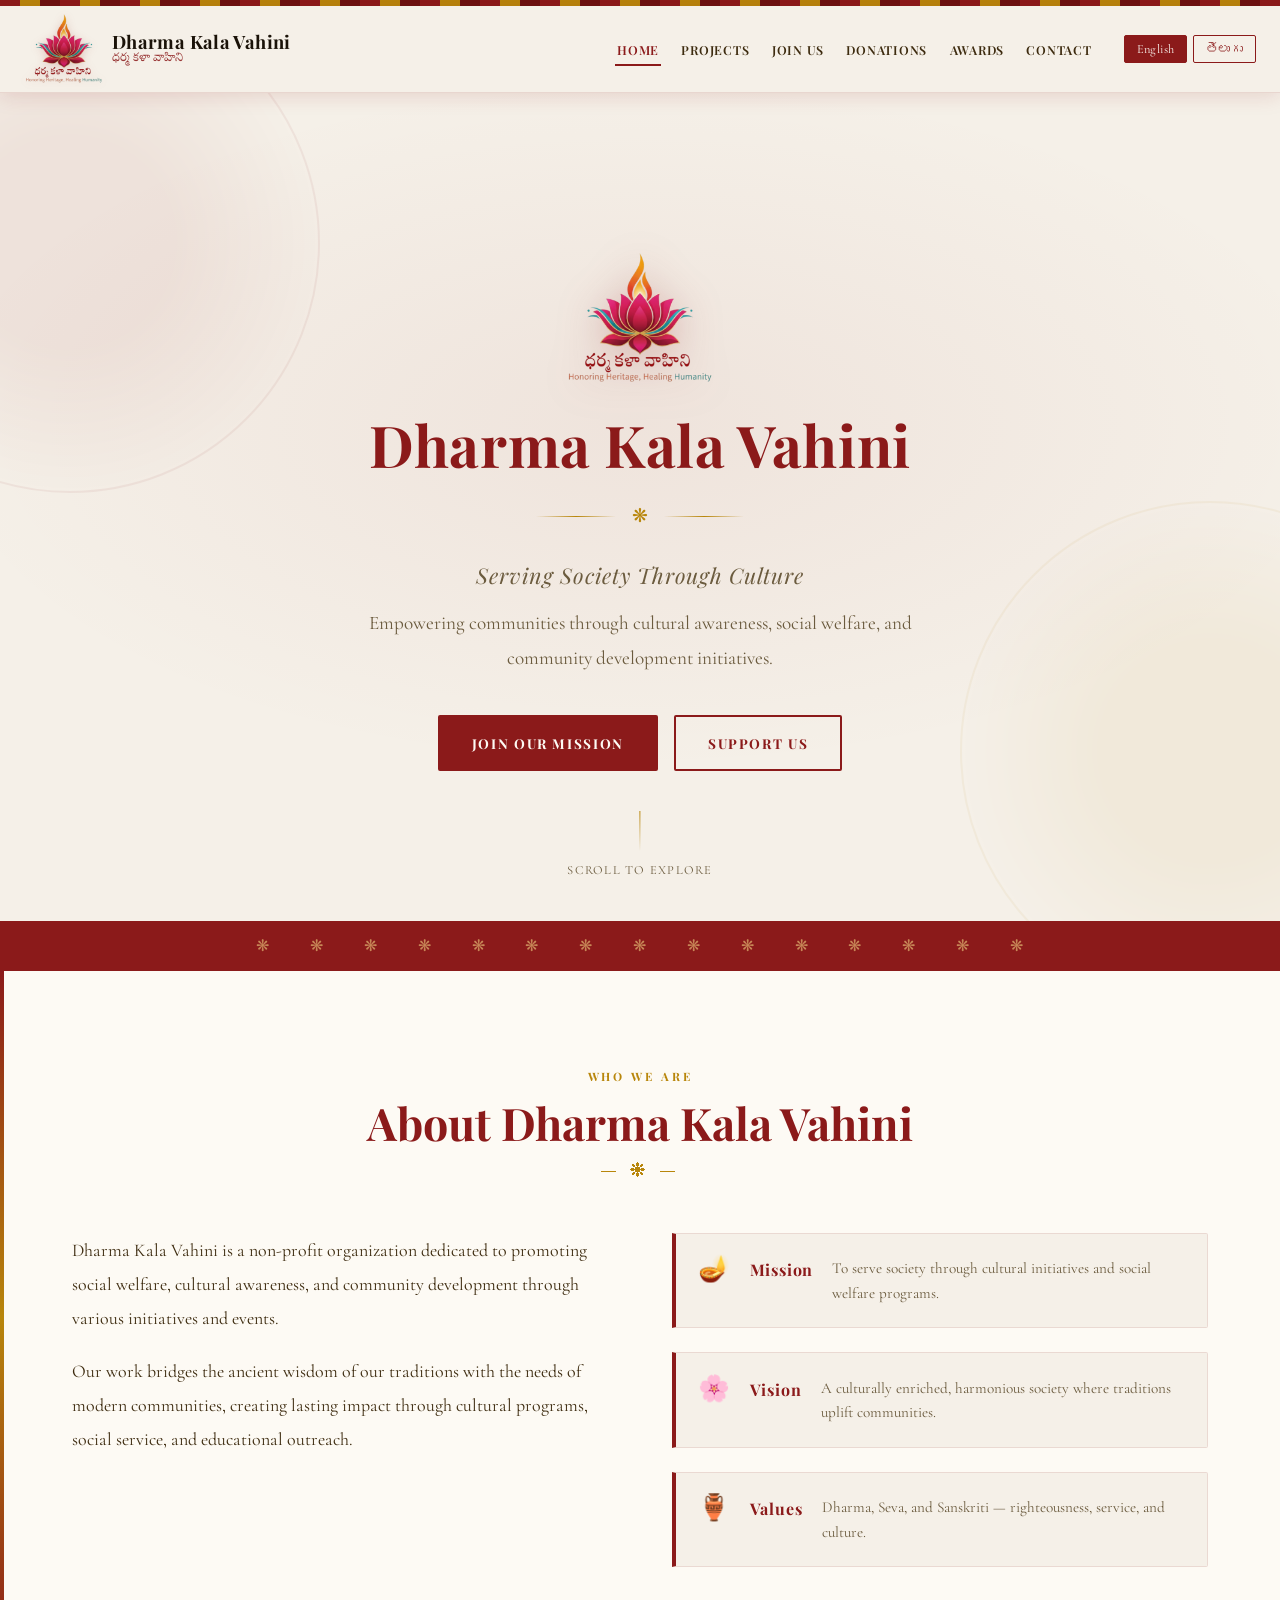
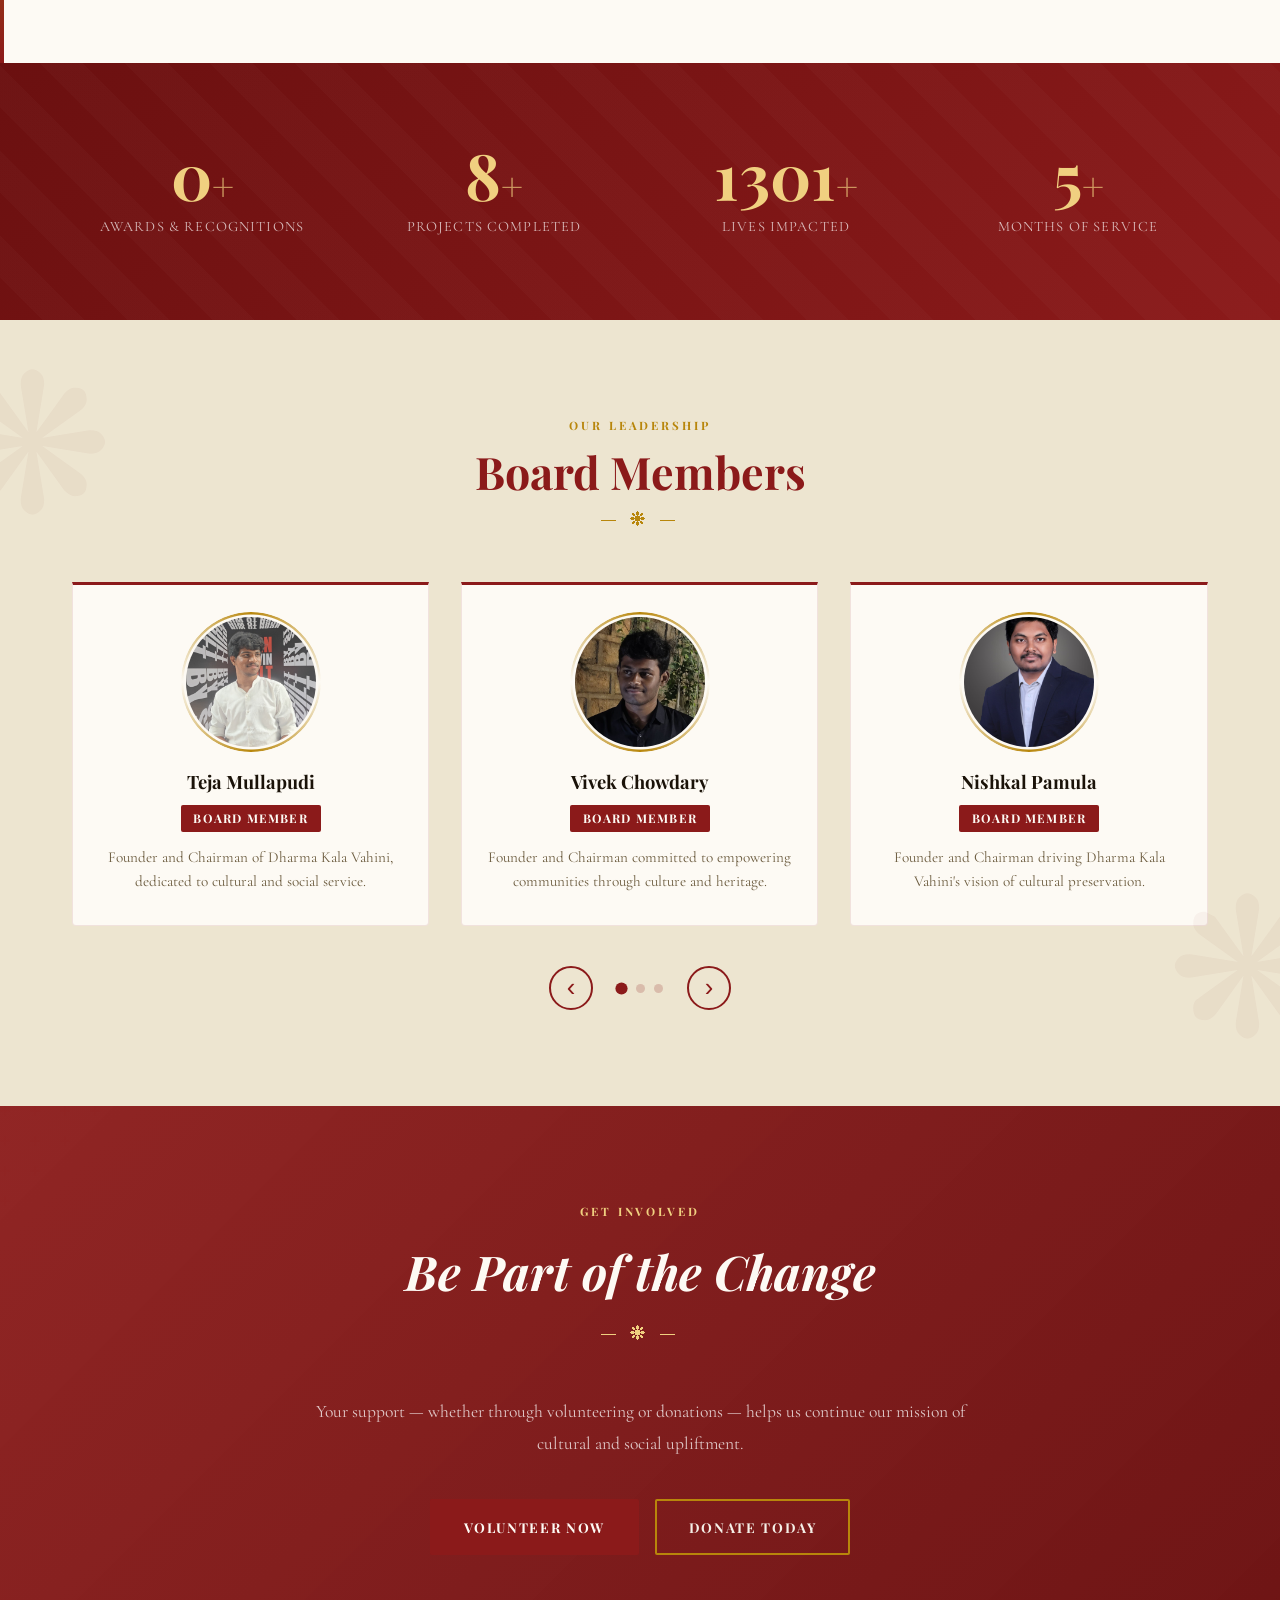
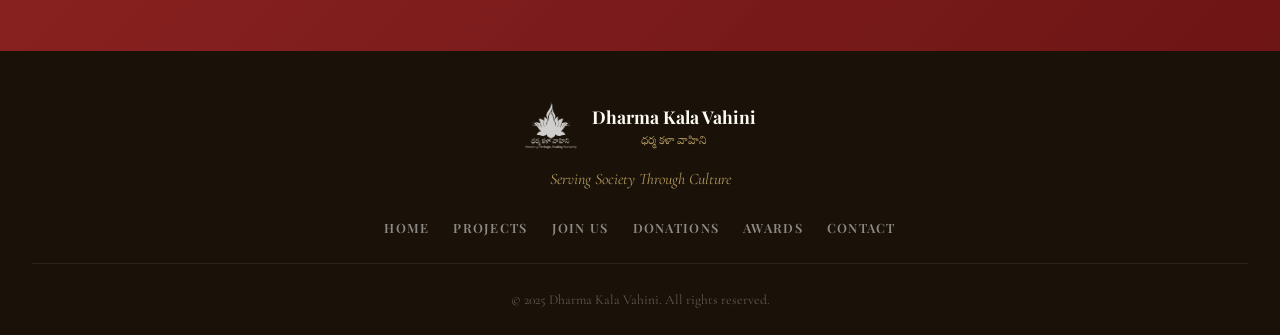
==== commit 8c3aed24: "added project-10,11,13 images" ====
--- a/index.html
+++ b/index.html
@@ -1,3 +1,7 @@
+
+
+
+
 <!DOCTYPE html>
 <html lang="en">
 <head>
@@ -135,11 +139,11 @@
           <div class="stat-label" data-en="Awards & Recognitions" data-te="అవార్డులు & గుర్తింపులు">Awards & Recognitions</div>
         </div>
         <div class="stat-item">
-          <div class="stat-number" data-target="8">0</div>
+          <div class="stat-number" data-target="13">0</div>
           <div class="stat-label" data-en="Projects Completed" data-te="పూర్తయిన ప్రాజెక్టులు">Projects Completed</div>
         </div>
         <div class="stat-item">
-          <div class="stat-number" data-target="1500">0</div>
+          <div class="stat-number" data-target="2000">0</div>
           <div class="stat-label" data-en="Lives Impacted" data-te="ప్రభావితమైన జీవితాలు">Lives Impacted</div>
         </div>
         <div class="stat-item">
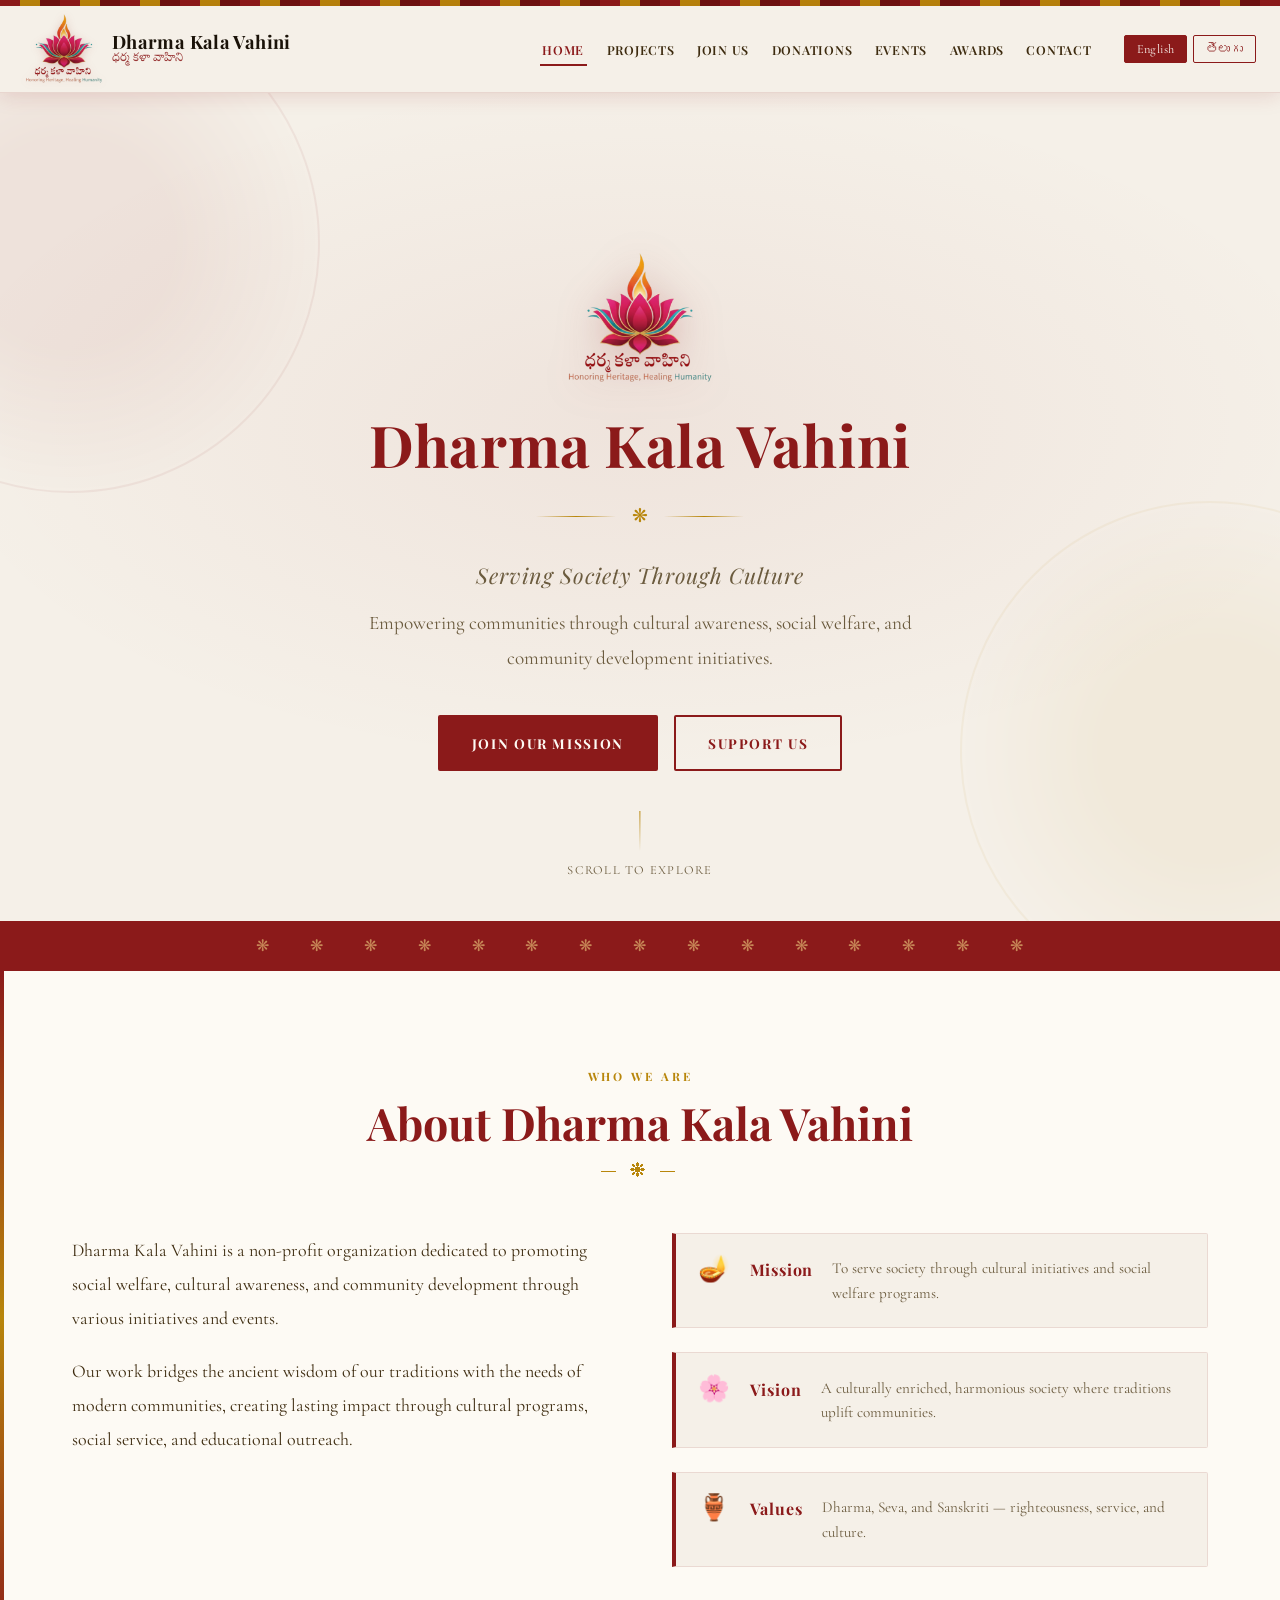
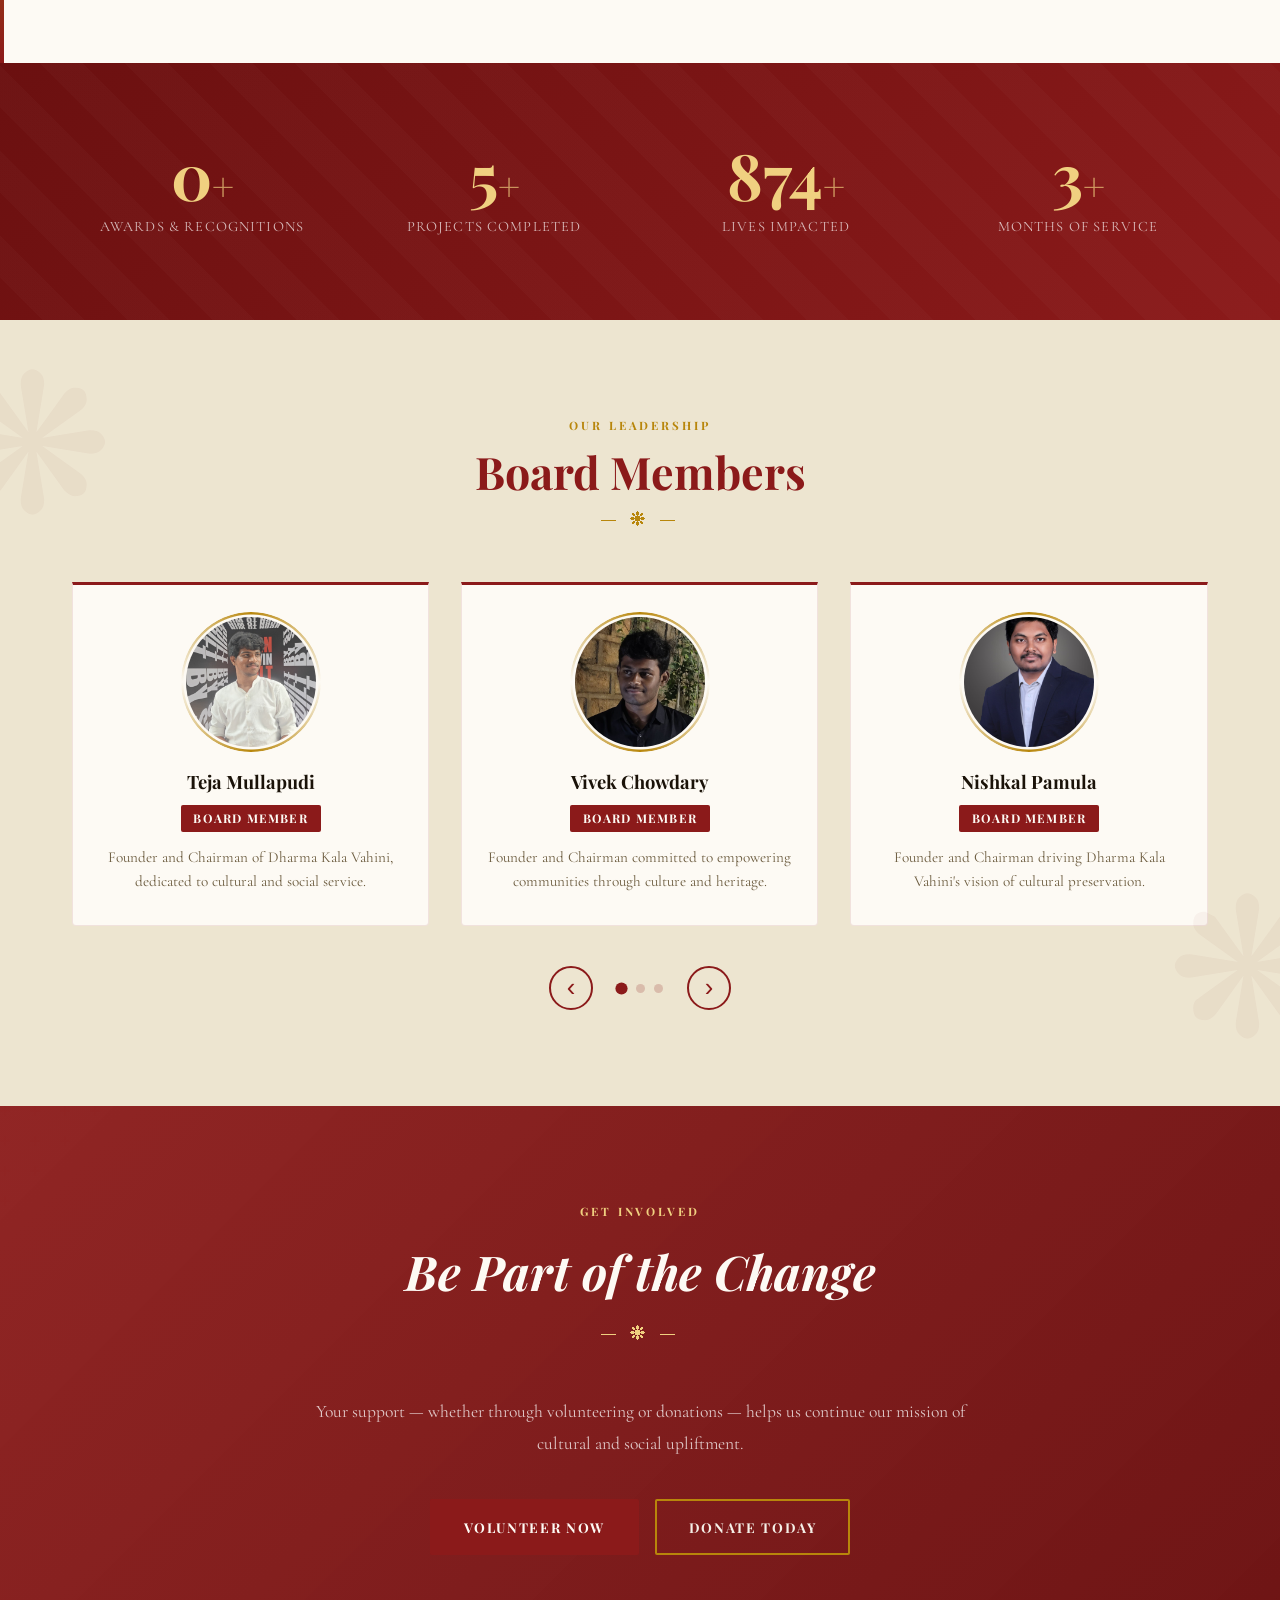
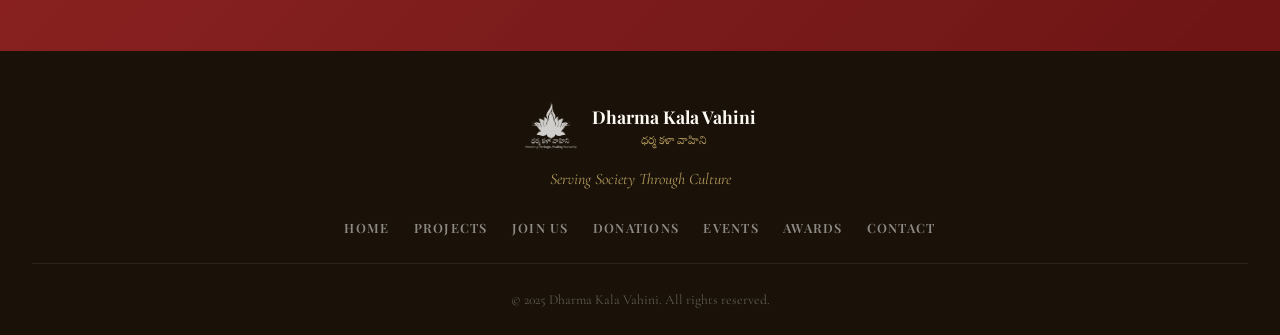
==== commit a610b0fa: "added events page" ====
--- a/index.html
+++ b/index.html
@@ -33,6 +33,7 @@
         <li><a href="projects.html">Projects</a></li>
         <li><a href="join.html">Join Us</a></li>
         <li><a href="donations.html">Donations</a></li>
+        <li><a href="events.html" data-en="Events" data-te="కార్యక్రమాలు">Events</a></li>
         <li><a href="awards.html" data-en="Awards" data-te="అవార్డులు">Awards</a></li>
         <li><a href="contact.html" data-en="Contact" data-te="సంప్రదింపు">Contact</a></li>
       </ul>
@@ -282,6 +283,7 @@
       <a href="projects.html" data-en="Projects" data-te="ప్రాజెక్టులు">Projects</a>
       <a href="join.html" data-en="Join Us" data-te="మాలో చేరండి">Join Us</a>
       <a href="donations.html" data-en="Donations" data-te="విరాళాలు">Donations</a>
+      <a href="events.html" data-en="Events" data-te="కార్యక్రమాలు">Events</a>
       <a href="awards.html" data-en="Awards" data-te="అవార్డులు">Awards</a>
       <a href="contact.html" data-en="Contact" data-te="సంప్రదింపు">Contact</a>
     </div>
